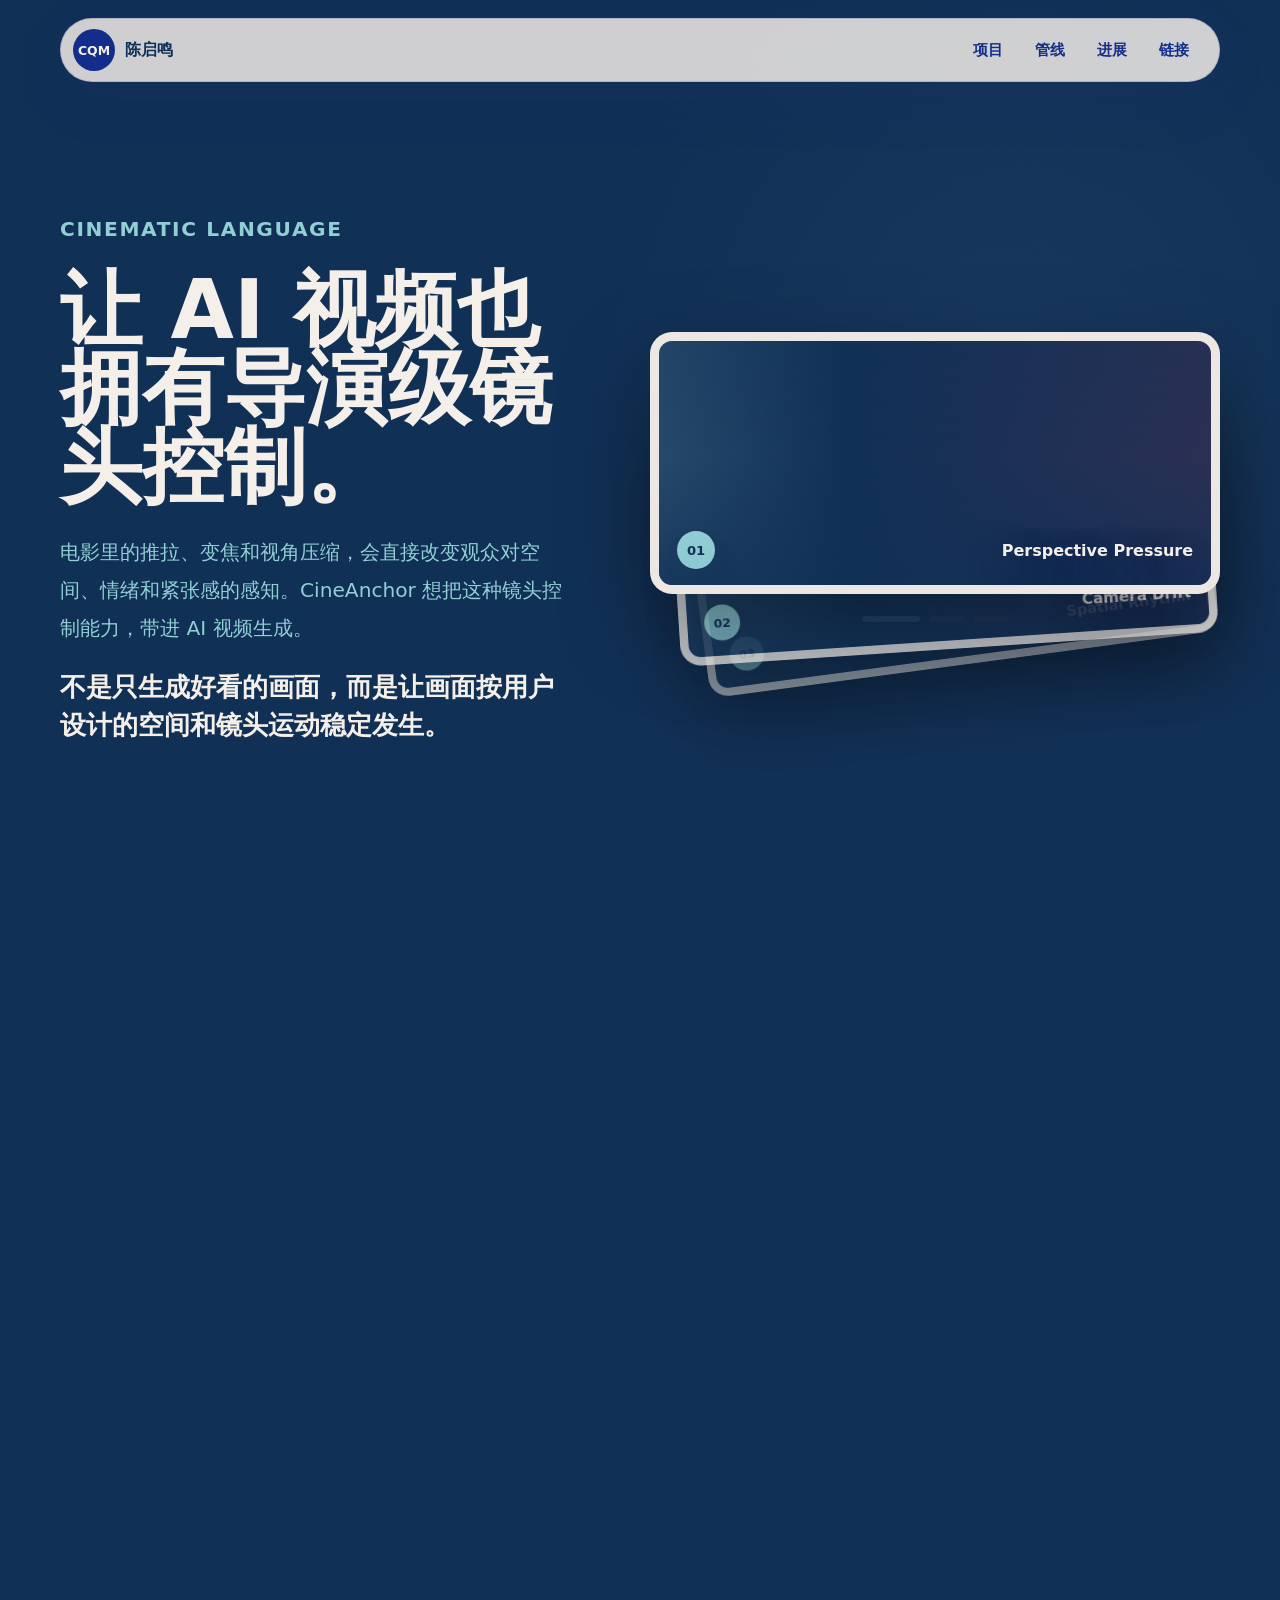
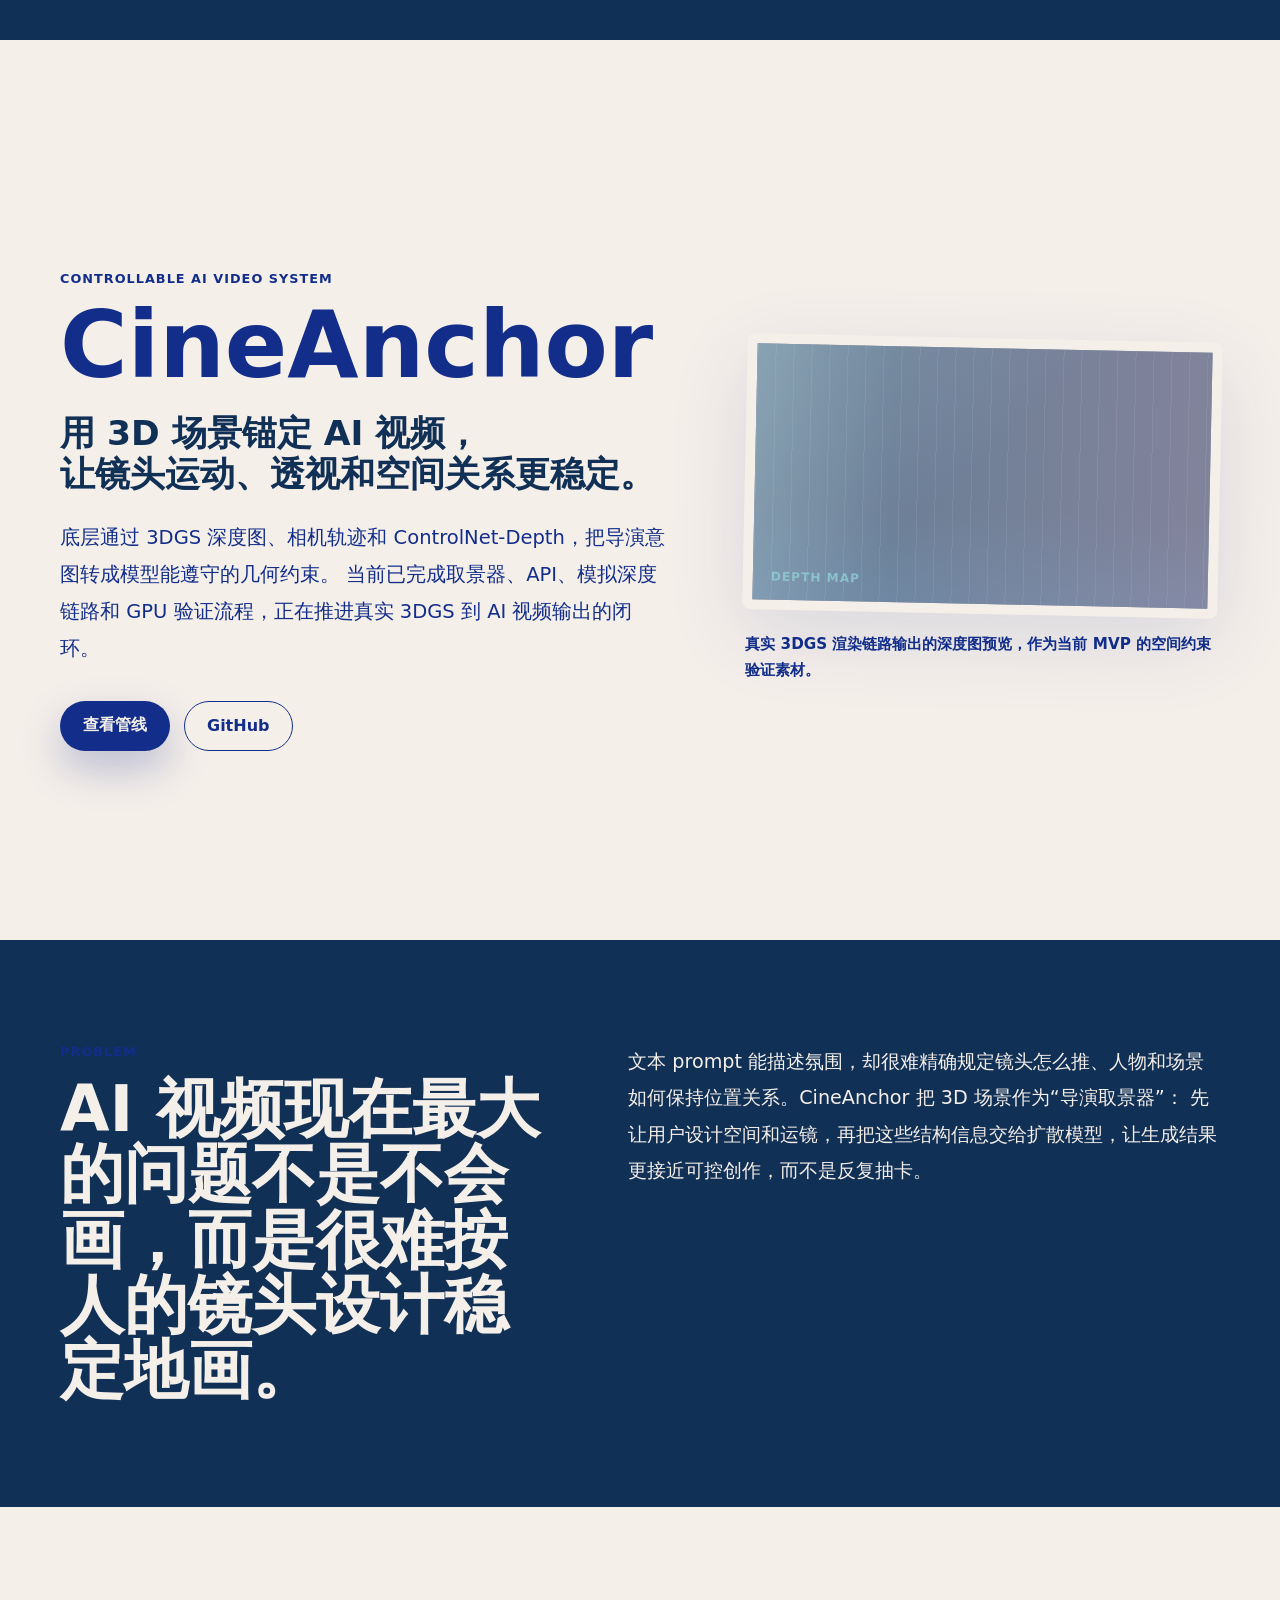
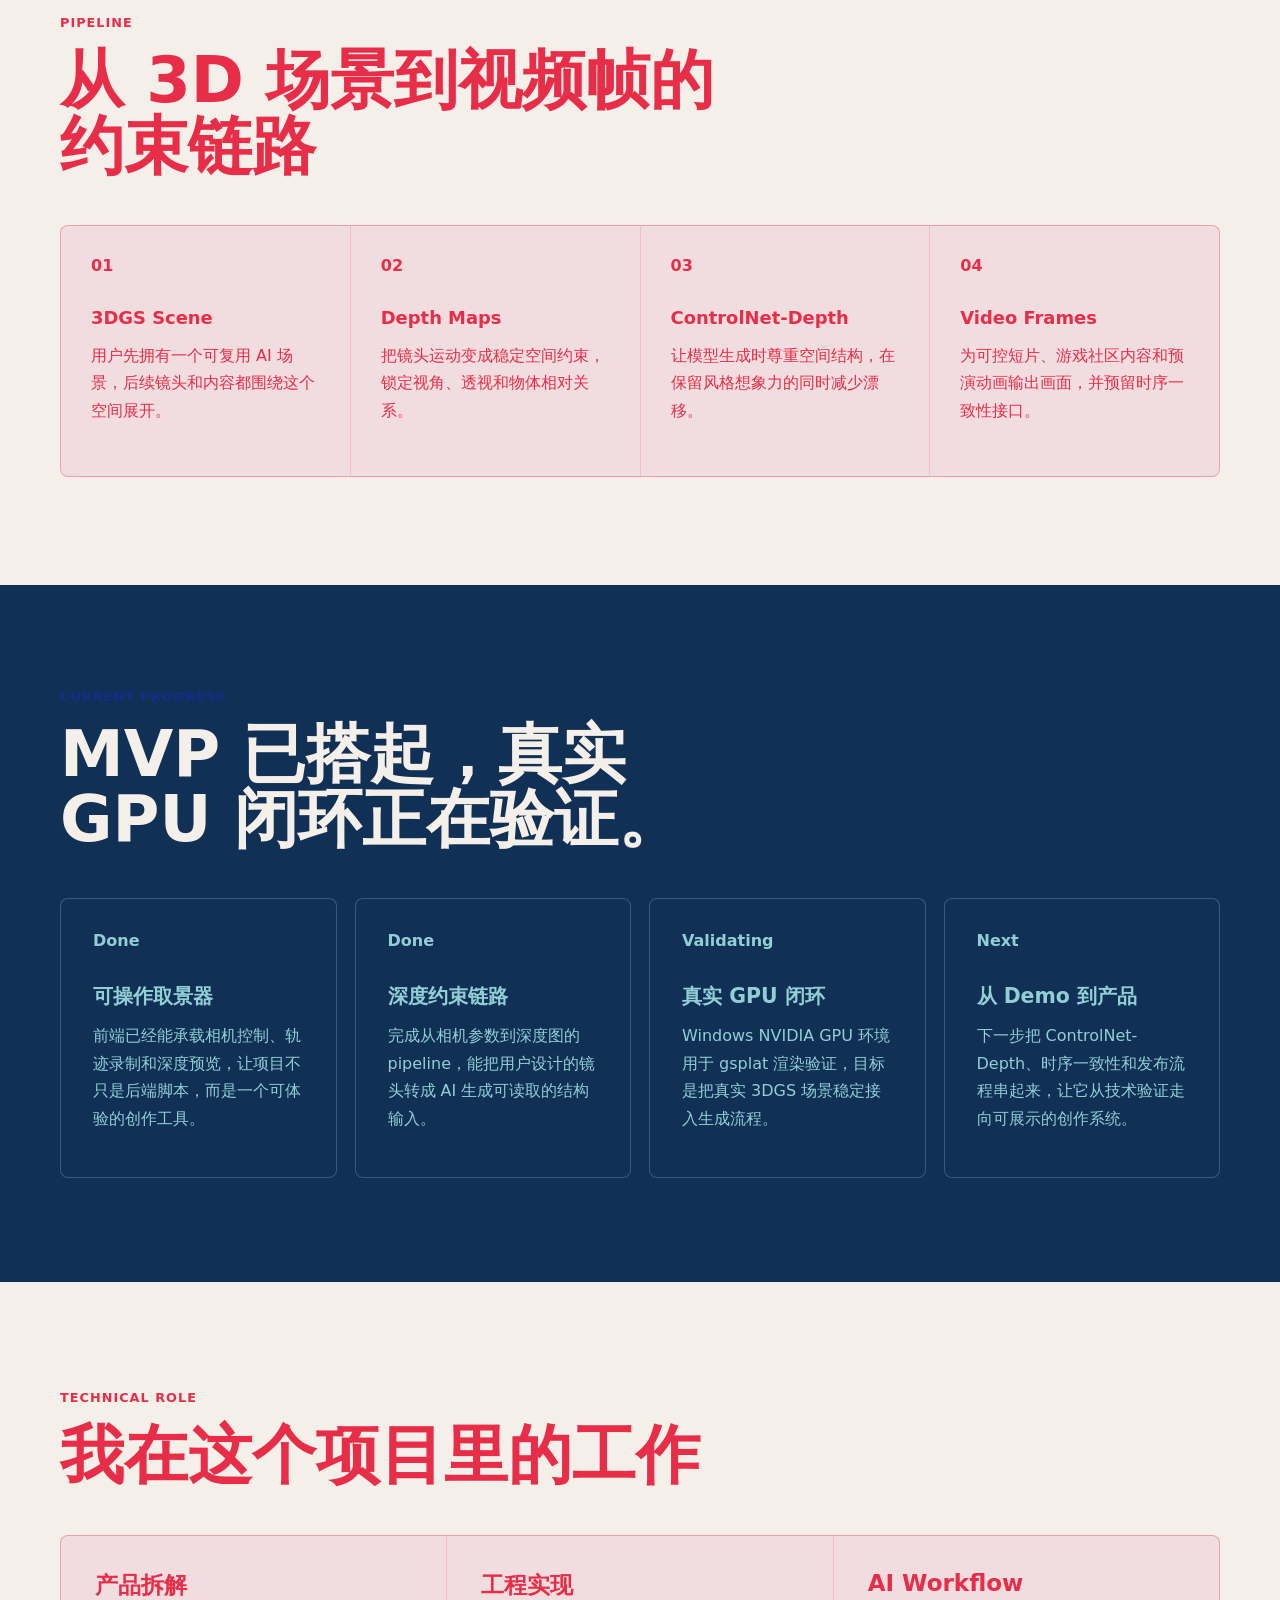
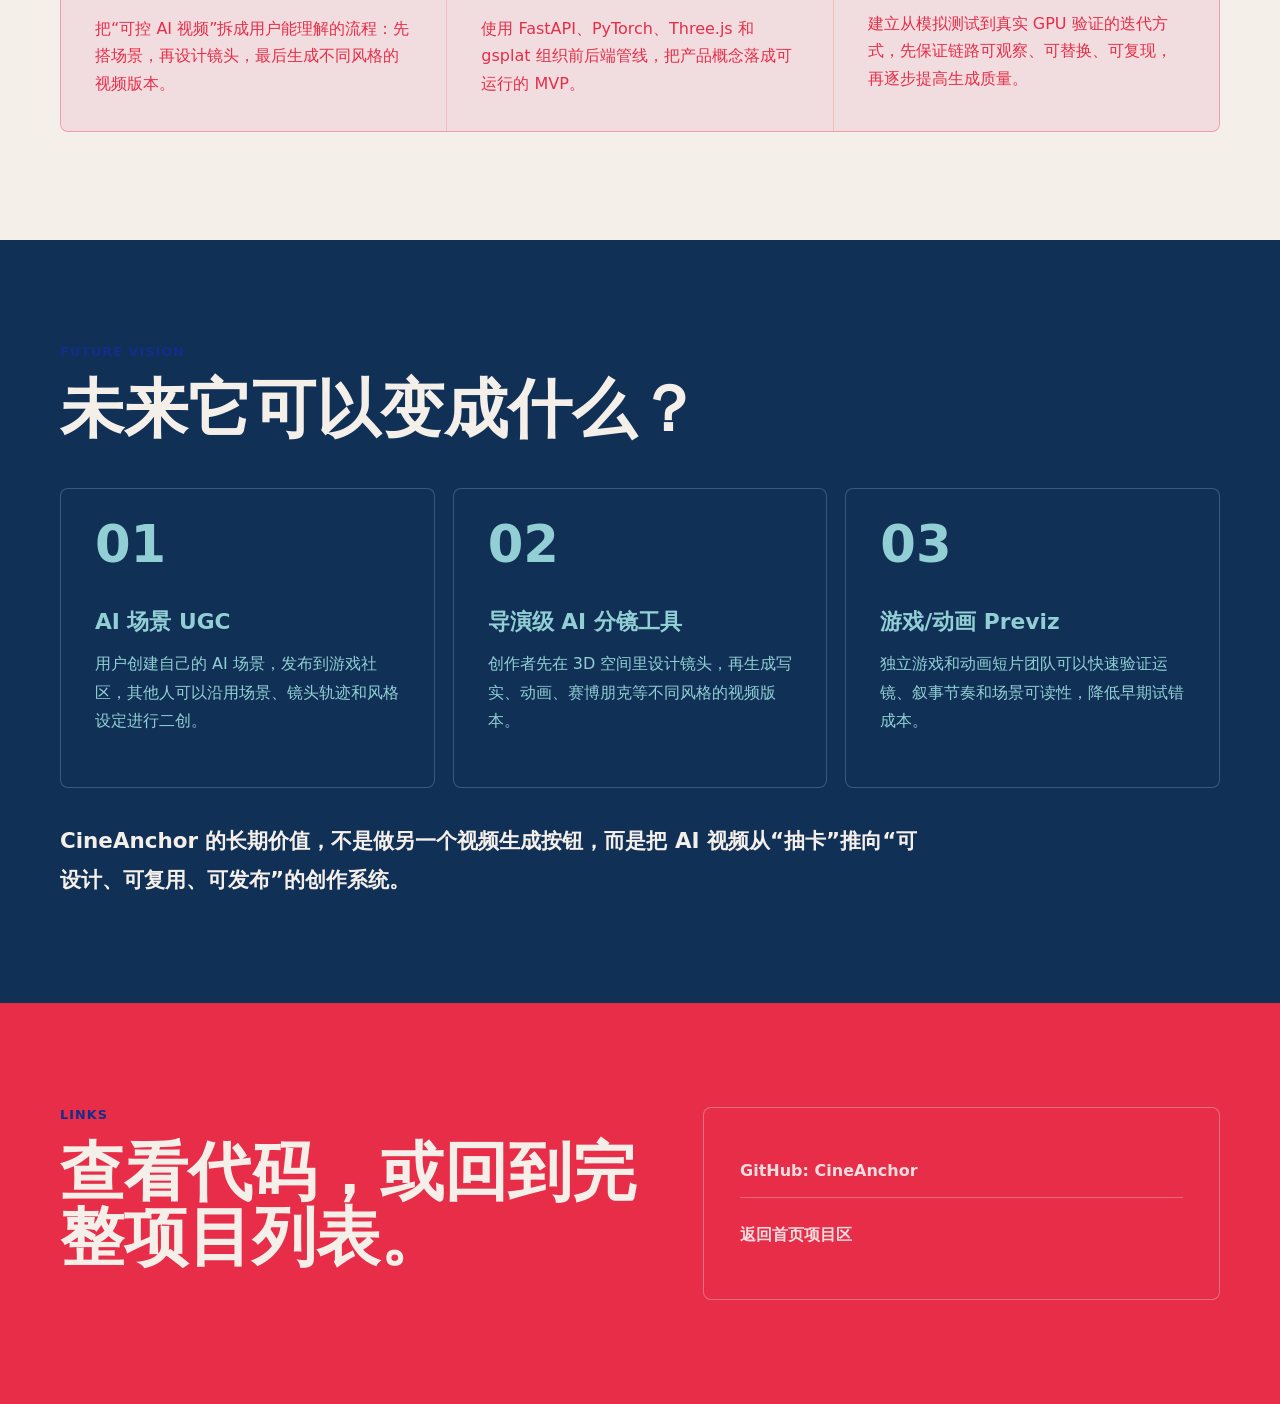
==== cineanchor.html @ 68ba8583 "Update portfolio site with IELTS-Mate showcase" ====
<!doctype html>
<html lang="zh-CN">
  <head>
    <meta charset="UTF-8" />
    <meta name="viewport" content="width=device-width, initial-scale=1.0" />
    <meta
      name="description"
      content="CineAnchor 项目案例：用 3D Gaussian Splatting 作为空间锚点，为 ControlNet-Depth 视频生成提供稳定几何约束。"
    />
    <title>CineAnchor | 陈启鸣项目案例</title>
    <link
      rel="icon"
      href="data:image/svg+xml,%3Csvg xmlns='http://www.w3.org/2000/svg' viewBox='0 0 64 64'%3E%3Crect width='64' height='64' rx='12' fill='%23122E8A'/%3E%3Cpath d='M15 42V22h14v5h-8v10h8v5H15Zm18 0V22h6l5 8 5-8h6v20h-6V32l-4 6h-2l-4-6v10h-6Z' fill='%23F5EFEA'/%3E%3C/svg%3E"
    />
    <link rel="stylesheet" href="./styles.css" />
  </head>
  <body>
    <div class="site-shell cineanchor-page">
      <canvas class="flow-field" id="flowField" aria-hidden="true"></canvas>

      <header class="topbar" data-reveal>
        <a class="brand" href="./index.html#top" aria-label="返回陈启鸣个人网站首页">
          <span class="brand-mark">CQM</span>
          <span class="brand-name">陈启鸣</span>
        </a>
        <nav class="nav" aria-label="案例导航">
          <a href="./index.html#projects">项目</a>
          <a href="#pipeline">管线</a>
          <a href="#progress">进展</a>
          <a href="#links">链接</a>
        </nav>
      </header>

      <main id="top">
        <section class="motion-language-opening" aria-labelledby="motion-opening-title" data-motion-opening>
          <div class="motion-opening-pin">
            <div class="section-wrap motion-opening-grid">
              <div class="motion-opening-copy" data-reveal>
                <p class="eyebrow">Cinematic Language</p>
                <h1 id="motion-opening-title">
                  让 AI 视频也拥有导演级镜头控制。
                </h1>
                <p>
                  电影里的推拉、变焦和视角压缩，会直接改变观众对空间、情绪和紧张感的感知。CineAnchor 想把这种镜头控制能力，带进 AI 视频生成。
                </p>
                <strong>不是只生成好看的画面，而是让画面按用户设计的空间和镜头运动稳定发生。</strong>
              </div>

              <div class="motion-video-stage" data-reveal>
                <div class="motion-video-stack" aria-label="电影镜头语言参考视频">
                  <article class="motion-video-card" data-motion-card style="--card-index: 0">
                    <video src="./cineanchor-motion-joker.mp4" muted autoplay loop playsinline preload="metadata"></video>
                    <div class="motion-card-label">
                      <span>01</span>
                      <strong>Perspective Pressure</strong>
                    </div>
                  </article>
                  <article class="motion-video-card" data-motion-card style="--card-index: 1">
                    <video src="./cineanchor-motion-chunk.mp4" muted autoplay loop playsinline preload="metadata"></video>
                    <div class="motion-card-label">
                      <span>02</span>
                      <strong>Camera Drift</strong>
                    </div>
                  </article>
                  <article class="motion-video-card" data-motion-card style="--card-index: 2">
                    <video src="./cineanchor-motion-gongfu.mp4" muted autoplay loop playsinline preload="metadata"></video>
                    <div class="motion-card-label">
                      <span>03</span>
                      <strong>Spatial Rhythm</strong>
                    </div>
                  </article>
                </div>
                <div class="motion-progress" aria-hidden="true">
                  <span data-motion-dot class="is-active"></span>
                  <span data-motion-dot></span>
                  <span data-motion-dot></span>
                </div>
              </div>
            </div>
          </div>
        </section>

        <section class="case-hero section-wrap" aria-labelledby="case-title">
          <div class="case-hero-copy">
            <p class="eyebrow" data-reveal>Controllable AI Video System</p>
            <h1 id="case-title" data-reveal>
              CineAnchor
              <span>用 3D 场景锚定 AI 视频，让镜头运动、透视和空间关系更稳定。</span>
            </h1>
            <p class="hero-intro" data-reveal>
              底层通过 3DGS 深度图、相机轨迹和 ControlNet-Depth，把导演意图转成模型能遵守的几何约束。
              当前已完成取景器、API、模拟深度链路和 GPU 验证流程，正在推进真实 3DGS 到 AI 视频输出的闭环。
            </p>
            <div class="hero-actions" data-reveal>
              <a class="btn primary magnetic" href="#pipeline">查看管线</a>
              <a class="btn secondary magnetic" href="https://github.com/R0xy-152/CineAnchor">GitHub</a>
            </div>
          </div>

          <figure class="case-media" data-reveal>
            <div class="depth-frame">
              <img src="./cineanchor-depth-preview.png" alt="CineAnchor 真实 3DGS 深度图预览" />
            </div>
            <figcaption>真实 3DGS 渲染链路输出的深度图预览，作为当前 MVP 的空间约束验证素材。</figcaption>
          </figure>
        </section>

        <section class="case-problem" aria-labelledby="problem-title">
          <div class="section-wrap case-two-column">
            <div class="section-heading inverse" data-reveal>
              <p class="eyebrow">Problem</p>
              <h2 id="problem-title">AI 视频现在最大的问题不是不会画，而是很难按人的镜头设计稳定地画。</h2>
            </div>
            <div class="case-copy" data-reveal>
              <p>
                文本 prompt 能描述氛围，却很难精确规定镜头怎么推、人物和场景如何保持位置关系。CineAnchor 把 3D 场景作为“导演取景器”：
                先让用户设计空间和运镜，再把这些结构信息交给扩散模型，让生成结果更接近可控创作，而不是反复抽卡。
              </p>
            </div>
          </div>
        </section>

        <section class="case-pipeline section-wrap" id="pipeline" aria-labelledby="pipeline-title">
          <div class="section-heading" data-reveal>
            <p class="eyebrow">Pipeline</p>
            <h2 id="pipeline-title">从 3D 场景到视频帧的约束链路</h2>
          </div>
          <div class="pipeline-strip" data-reveal>
            <article>
              <span>01</span>
              <strong>3DGS Scene</strong>
              <p>用户先拥有一个可复用 AI 场景，后续镜头和内容都围绕这个空间展开。</p>
            </article>
            <article>
              <span>02</span>
              <strong>Depth Maps</strong>
              <p>把镜头运动变成稳定空间约束，锁定视角、透视和物体相对关系。</p>
            </article>
            <article>
              <span>03</span>
              <strong>ControlNet-Depth</strong>
              <p>让模型生成时尊重空间结构，在保留风格想象力的同时减少漂移。</p>
            </article>
            <article>
              <span>04</span>
              <strong>Video Frames</strong>
              <p>为可控短片、游戏社区内容和预演动画输出画面，并预留时序一致性接口。</p>
            </article>
          </div>
        </section>

        <section class="case-progress" id="progress" aria-labelledby="progress-title">
          <div class="section-wrap">
            <div class="section-heading inverse" data-reveal>
              <p class="eyebrow">Current Progress</p>
              <h2 id="progress-title">MVP 已搭起，真实 GPU 闭环正在验证。</h2>
            </div>
            <div class="progress-grid">
              <article data-reveal>
                <span>Done</span>
                <h3>可操作取景器</h3>
                <p>前端已经能承载相机控制、轨迹录制和深度预览，让项目不只是后端脚本，而是一个可体验的创作工具。</p>
              </article>
              <article data-reveal>
                <span>Done</span>
                <h3>深度约束链路</h3>
                <p>完成从相机参数到深度图的 pipeline，能把用户设计的镜头转成 AI 生成可读取的结构输入。</p>
              </article>
              <article data-reveal>
                <span>Validating</span>
                <h3>真实 GPU 闭环</h3>
                <p>Windows NVIDIA GPU 环境用于 gsplat 渲染验证，目标是把真实 3DGS 场景稳定接入生成流程。</p>
              </article>
              <article data-reveal>
                <span>Next</span>
                <h3>从 Demo 到产品</h3>
                <p>下一步把 ControlNet-Depth、时序一致性和发布流程串起来，让它从技术验证走向可展示的创作系统。</p>
              </article>
            </div>
          </div>
        </section>

        <section class="case-role section-wrap" aria-labelledby="role-title">
          <div class="section-heading" data-reveal>
            <p class="eyebrow">Technical Role</p>
            <h2 id="role-title">我在这个项目里的工作</h2>
          </div>
          <div class="role-list" data-reveal>
            <article>
              <strong>产品拆解</strong>
              <p>把“可控 AI 视频”拆成用户能理解的流程：先搭场景，再设计镜头，最后生成不同风格的视频版本。</p>
            </article>
            <article>
              <strong>工程实现</strong>
              <p>使用 FastAPI、PyTorch、Three.js 和 gsplat 组织前后端管线，把产品概念落成可运行的 MVP。</p>
            </article>
            <article>
              <strong>AI Workflow</strong>
              <p>建立从模拟测试到真实 GPU 验证的迭代方式，先保证链路可观察、可替换、可复现，再逐步提高生成质量。</p>
            </article>
          </div>
        </section>

        <section class="case-future" aria-labelledby="future-title">
          <div class="section-wrap">
            <div class="section-heading inverse" data-reveal>
              <p class="eyebrow">Future Vision</p>
              <h2 id="future-title">未来它可以变成什么？</h2>
            </div>
            <div class="future-grid">
              <article data-reveal>
                <span>01</span>
                <h3>AI 场景 UGC</h3>
                <p>用户创建自己的 AI 场景，发布到游戏社区，其他人可以沿用场景、镜头轨迹和风格设定进行二创。</p>
              </article>
              <article data-reveal>
                <span>02</span>
                <h3>导演级 AI 分镜工具</h3>
                <p>创作者先在 3D 空间里设计镜头，再生成写实、动画、赛博朋克等不同风格的视频版本。</p>
              </article>
              <article data-reveal>
                <span>03</span>
                <h3>游戏/动画 Previz</h3>
                <p>独立游戏和动画短片团队可以快速验证运镜、叙事节奏和场景可读性，降低早期试错成本。</p>
              </article>
            </div>
            <p class="future-closing" data-reveal>
              CineAnchor 的长期价值，不是做另一个视频生成按钮，而是把 AI 视频从“抽卡”推向“可设计、可复用、可发布”的创作系统。
            </p>
          </div>
        </section>

        <section class="case-links" id="links" aria-labelledby="links-title">
          <div class="section-wrap contact-grid">
            <div class="section-heading inverse" data-reveal>
              <p class="eyebrow">Links</p>
              <h2 id="links-title">查看代码，或回到完整项目列表。</h2>
            </div>
            <div class="contact-panel" data-reveal>
              <a href="https://github.com/R0xy-152/CineAnchor">GitHub: CineAnchor</a>
              <a href="./index.html#projects">返回首页项目区</a>
            </div>
          </div>
        </section>
      </main>
    </div>

    <script src="./script.js"></script>
  </body>
</html>
---- styles.css ----
:root {
  --cream: #f5efea;
  --deep-blue: #122e8a;
  --ink-blue: #113056;
  --water-blue: #91cfd5;
  --soft-rose: #f1dddf;
  --red: #e72d48;
  --ink: #122e8a;
  --muted: #122e8a;
  --line: rgba(18, 46, 138, 0.18);
  --shadow: 0 24px 80px rgba(18, 46, 138, 0.12);
  --font-cn: "PingFang SC", "Hiragino Sans GB", "Microsoft YaHei", system-ui, -apple-system, BlinkMacSystemFont, "Segoe UI", sans-serif;
  --font-display: "Avenir Next", "Inter", "PingFang SC", system-ui, -apple-system, BlinkMacSystemFont, "Segoe UI", sans-serif;
}

* {
  box-sizing: border-box;
}

html {
  scroll-behavior: smooth;
  cursor: url("./pointer-64.png") 0 0, url("./pointer.cur"), url("./pointer.ani"), auto;
}

body {
  margin: 0;
  color: var(--deep-blue);
  background: var(--cream);
  font-family: var(--font-cn);
  letter-spacing: 0;
  min-width: 320px;
  overflow-x: clip;
}

body::selection {
  color: var(--soft-rose);
  background: var(--red);
}

a {
  color: inherit;
  text-decoration: none;
  cursor: url("./pointer-64.png") 0 0, url("./pointer.cur"), url("./pointer.ani"), pointer;
}

button,
.btn,
[role="button"] {
  cursor: url("./pointer-64.png") 0 0, url("./pointer.cur"), url("./pointer.ani"), pointer;
}

img {
  display: block;
  max-width: 100%;
}

.site-shell {
  position: relative;
  overflow: visible;
}

.flow-field {
  position: fixed;
  inset: 0;
  z-index: 0;
  width: 100vw;
  height: 100vh;
  pointer-events: none;
  opacity: 0.16;
}

.topbar,
main {
  position: relative;
  z-index: 1;
}

.section-wrap {
  width: min(1160px, calc(100% - 40px));
  margin: 0 auto;
}

.topbar {
  position: fixed;
  z-index: 20;
  top: 18px;
  left: 50%;
  width: min(1160px, calc(100% - 32px));
  transform: translateX(-50%);
  display: flex;
  align-items: center;
  justify-content: space-between;
  gap: 20px;
  padding: 10px 12px;
  border: 1px solid rgba(18, 46, 138, 0.16);
  background: rgba(245, 239, 234, 0.84);
  box-shadow: 0 18px 54px rgba(18, 46, 138, 0.1);
  backdrop-filter: blur(24px);
  border-radius: 999px;
}

.brand {
  display: inline-flex;
  align-items: center;
  gap: 10px;
  min-width: 0;
  font-weight: 800;
}

.brand-mark {
  display: grid;
  place-items: center;
  width: 42px;
  height: 42px;
  color: var(--cream);
  background: var(--deep-blue);
  border-radius: 50%;
  font-family: var(--font-display);
  font-size: 0.78rem;
}

.brand-name {
  color: var(--ink-blue);
  white-space: nowrap;
}

.nav {
  display: flex;
  align-items: center;
  gap: 4px;
  padding-right: 4px;
}

.nav a {
  padding: 9px 14px;
  color: var(--deep-blue);
  border-radius: 999px;
  font-size: 0.93rem;
  font-weight: 700;
  transition: color 220ms ease, background 220ms ease;
}

.nav a:hover {
  color: var(--cream);
  background: var(--deep-blue);
}

.hero {
  min-height: 100svh;
  display: grid;
  grid-template-columns: minmax(0, 1.04fr) minmax(320px, 0.72fr);
  align-items: center;
  gap: clamp(34px, 6vw, 86px);
  padding: 122px 0 74px;
}

.eyebrow {
  margin: 0 0 18px;
  color: var(--deep-blue);
  font-family: var(--font-display);
  font-size: clamp(0.76rem, 1vw, 0.86rem);
  font-weight: 800;
  text-transform: uppercase;
  letter-spacing: 0.08em;
}

h1,
h2,
h3,
p {
  margin-top: 0;
}

h1 {
  margin-bottom: 24px;
  color: var(--deep-blue);
  font-family: var(--font-display);
  font-size: clamp(4rem, 10vw, 9.4rem);
  line-height: 0.82;
  letter-spacing: 0;
}

h1 span {
  display: block;
  max-width: 820px;
  margin-top: 26px;
  color: var(--ink-blue);
  font-family: var(--font-cn);
  font-size: clamp(1.72rem, 3.2vw, 3.25rem);
  line-height: 1.14;
  font-weight: 900;
}

.hero-intro {
  max-width: 720px;
  margin-bottom: 34px;
  color: var(--deep-blue);
  font-size: clamp(1rem, 1.6vw, 1.22rem);
  line-height: 1.9;
}

.hero-actions {
  display: flex;
  flex-wrap: wrap;
  gap: 14px;
}

.btn {
  position: relative;
  display: inline-flex;
  align-items: center;
  justify-content: center;
  min-height: 50px;
  padding: 0 22px;
  border: 1px solid transparent;
  border-radius: 999px;
  font-weight: 800;
  overflow: hidden;
  transition: transform 240ms ease, box-shadow 240ms ease, background 240ms ease;
}

.btn.primary {
  color: var(--cream);
  background: var(--deep-blue);
  box-shadow: 0 18px 40px rgba(18, 46, 138, 0.26);
}

.btn.secondary {
  color: var(--deep-blue);
  background: var(--cream);
  border-color: var(--deep-blue);
}

.btn:hover {
  transform: translateY(-3px);
}

.portrait-stage {
  position: relative;
  align-self: stretch;
  display: flex;
  min-height: 560px;
  align-items: center;
  justify-content: center;
}

.portrait-stage::before {
  content: "";
  position: absolute;
  inset: 9% -3% 11% 12%;
  background: var(--deep-blue);
  clip-path: polygon(9% 0, 100% 8%, 88% 100%, 0 91%);
  opacity: 0.96;
}

.portrait-stage::after {
  content: "";
  position: absolute;
  right: 0;
  bottom: 8%;
  width: 42%;
  height: 18%;
  background: var(--cream);
  clip-path: polygon(0 18%, 100% 0, 82% 82%, 8% 100%);
  mix-blend-mode: multiply;
}

.portrait-frame {
  position: relative;
  z-index: 1;
  width: min(410px, 78vw);
  aspect-ratio: 4 / 5;
  overflow: hidden;
  border: 10px solid var(--cream);
  border-radius: 8px;
  box-shadow: var(--shadow);
  transform: rotate(1.4deg);
}

.portrait-frame img {
  width: 100%;
  height: 100%;
  object-fit: cover;
  object-position: 50% 18%;
  filter: saturate(0.96) contrast(1.03);
  transform: scale(1.03);
}

.signal-strip {
  position: absolute;
  z-index: 2;
  left: 0;
  bottom: 14%;
  display: flex;
  gap: 8px;
  transform: rotate(-4deg);
}

.signal-strip span {
  padding: 9px 12px;
  color: var(--soft-rose);
  background: var(--red);
  border-radius: 999px;
  font-family: var(--font-display);
  font-size: 0.77rem;
  font-weight: 800;
  box-shadow: 0 14px 34px rgba(231, 45, 72, 0.22);
}

.profile-band {
  padding: 96px 0;
  background: var(--deep-blue);
  color: var(--cream);
}

.profile-grid {
  display: grid;
  grid-template-columns: 0.8fr 1.2fr;
  gap: 34px 72px;
}

.section-heading h2 {
  max-width: 680px;
  margin-bottom: 0;
  color: var(--deep-blue);
  font-size: clamp(2rem, 5vw, 4.6rem);
  line-height: 1.02;
  font-weight: 900;
}

.section-heading.inverse h2,
.profile-band .section-heading h2 {
  color: var(--cream);
}

.profile-band .eyebrow {
  color: var(--cream);
}

.education-section .section-heading h2,
.timeline-section .section-heading h2,
.education-section .eyebrow,
.timeline-section .eyebrow {
  color: var(--red);
}

.project-band .section-heading.inverse h2,
.project-band .eyebrow {
  color: var(--water-blue);
}

.skill-section .section-heading h2,
.skill-section .eyebrow {
  color: var(--ink-blue);
}

.contact-band .section-heading.inverse h2,
.contact-band .eyebrow {
  color: var(--soft-rose);
}

.profile-copy p {
  margin-bottom: 0;
  color: var(--cream);
  font-size: clamp(1rem, 1.45vw, 1.2rem);
  line-height: 1.92;
}

.metric-grid {
  grid-column: 1 / -1;
  display: grid;
  grid-template-columns: repeat(3, 1fr);
  gap: 1px;
  overflow: hidden;
  border: 1px solid rgba(245, 239, 234, 0.28);
  border-radius: 8px;
  background: rgba(245, 239, 234, 0.28);
}

.metric-grid article {
  min-height: 170px;
  padding: 24px;
  background: var(--deep-blue);
}

.metric-grid span {
  display: block;
  margin-bottom: 28px;
  color: var(--cream);
  font-family: var(--font-display);
  font-size: clamp(2rem, 4vw, 3.6rem);
  font-weight: 800;
  line-height: 1;
}

.metric-grid strong,
.metric-grid p {
  display: block;
  margin-bottom: 8px;
}

.metric-grid p {
  color: var(--cream);
  line-height: 1.7;
}

.education-section,
.timeline-section {
  padding: 110px 0;
}

.education-section,
.timeline-section {
  color: var(--red);
  background: var(--soft-rose);
  border-radius: 8px;
}

.skill-section {
  width: 100%;
  padding: 110px max(20px, calc((100% - 1160px) / 2));
  color: var(--ink-blue);
  background: var(--water-blue);
}

.education-panel {
  display: grid;
  grid-template-columns: 0.8fr 1.2fr;
  gap: 34px;
  margin-top: 42px;
  padding: clamp(24px, 4vw, 46px);
  border: 1px solid rgba(231, 45, 72, 0.22);
  border-radius: 8px;
  background: var(--soft-rose);
  box-shadow: none;
}

.period {
  margin-bottom: 12px;
  color: inherit;
  font-family: var(--font-display);
  font-size: 0.84rem;
  font-weight: 800;
  text-transform: uppercase;
}

.education-panel h3,
.timeline-content h3,
.project-card h3,
.skill-grid h3 {
  margin-bottom: 10px;
  color: inherit;
  font-size: clamp(1.24rem, 2vw, 1.72rem);
  line-height: 1.24;
}

.education-panel p,
.education-panel li,
.timeline-content li,
.project-card p,
.skill-grid p {
  color: inherit;
  line-height: 1.78;
}

ul {
  margin: 0;
  padding-left: 1.1rem;
}

li + li {
  margin-top: 10px;
}

.timeline {
  position: relative;
  margin-top: 46px;
}

.timeline::before {
  content: "";
  position: absolute;
  top: 12px;
  bottom: 12px;
  left: 21px;
  width: 2px;
  background: var(--red);
}

.timeline-item {
  position: relative;
  display: grid;
  grid-template-columns: 44px minmax(0, 1fr);
  gap: 28px;
}

.timeline-item + .timeline-item {
  margin-top: 26px;
}

.time-node {
  position: relative;
  z-index: 1;
  width: 44px;
  height: 44px;
  border: 11px solid var(--soft-rose);
  border-radius: 50%;
  background: var(--red);
  box-shadow: none;
}

.timeline-content {
  padding: clamp(22px, 4vw, 38px);
  border: 1px solid rgba(231, 45, 72, 0.22);
  border-radius: 8px;
  background: var(--soft-rose);
}

.role {
  margin-bottom: 22px;
  color: var(--red);
  font-weight: 800;
}

.project-band {
  padding: 104px 0;
  color: var(--water-blue);
  background: var(--ink-blue);
}

.project-grid {
  display: grid;
  grid-template-columns: repeat(3, minmax(0, 1fr));
  gap: 18px;
  margin-top: 46px;
}

.project-card {
  position: relative;
  min-height: 420px;
  padding: clamp(24px, 4vw, 42px);
  border: 1px solid rgba(145, 207, 213, 0.28);
  border-radius: 8px;
  background: var(--ink-blue);
  overflow: hidden;
}

.project-card::before {
  content: none;
}

.project-card > * {
  position: relative;
  z-index: 1;
}

.project-card.featured {
  background: var(--ink-blue);
}

.project-index {
  margin-bottom: 54px;
  color: var(--water-blue);
  font-family: var(--font-display);
  font-size: clamp(2.4rem, 6vw, 5.4rem);
  font-weight: 800;
  line-height: 0.8;
}

.project-card h3 {
  color: var(--water-blue);
}

.project-subtitle {
  margin-bottom: 24px;
  color: var(--water-blue);
  font-weight: 800;
}

.project-points {
  display: grid;
  gap: 12px;
}

.project-points p,
.project-card .period {
  color: var(--water-blue);
}

.text-link {
  display: inline-flex;
  margin-top: 30px;
  color: var(--water-blue);
  font-family: var(--font-display);
  font-weight: 800;
}

.project-links {
  display: flex;
  flex-wrap: wrap;
  gap: 10px 18px;
  align-items: center;
}

.project-links .text-link {
  margin-top: 30px;
}

.radar-panel {
  display: grid;
  grid-template-columns: minmax(320px, 0.92fr) minmax(280px, 0.72fr);
  gap: clamp(28px, 5vw, 72px);
  align-items: center;
  margin-top: 46px;
  padding: clamp(22px, 4vw, 46px);
  border: 1px solid rgba(17, 48, 86, 0.24);
  border-radius: 8px;
  background: rgba(245, 239, 234, 0.18);
}

.radar-chart {
  margin: 0;
}

.radar-chart svg {
  display: block;
  width: 100%;
  max-width: 620px;
  margin: 0 auto;
  overflow: visible;
}

.radar-grid polygon,
.radar-grid line {
  fill: none;
  stroke: rgba(17, 48, 86, 0.28);
  stroke-width: 1.3;
}

.radar-area {
  fill: rgba(18, 46, 138, 0.22);
  stroke: none;
  transform-box: fill-box;
  transform-origin: center;
}

.radar-line {
  fill: none;
  stroke: var(--deep-blue);
  stroke-width: 5;
  stroke-linecap: round;
  stroke-linejoin: round;
  stroke-dasharray: 1120;
  stroke-dashoffset: 1120;
}

.radar-dots circle {
  fill: var(--red);
  stroke: var(--soft-rose);
  stroke-width: 4;
  opacity: 0;
  transform-box: fill-box;
  transform-origin: center;
}

.radar-labels text {
  fill: var(--ink-blue);
  font-family: var(--font-display);
  font-size: 22px;
  font-weight: 900;
  letter-spacing: 0;
}

.radar-notes {
  display: grid;
  gap: 1px;
  overflow: hidden;
  border: 1px solid rgba(17, 48, 86, 0.22);
  border-radius: 8px;
  background: rgba(17, 48, 86, 0.22);
}

.radar-notes article {
  display: grid;
  grid-template-columns: 52px minmax(0, 1fr);
  gap: 18px;
  align-items: start;
  padding: 22px;
  color: var(--ink-blue);
  background: var(--water-blue);
}

.radar-notes span {
  color: var(--red);
  font-family: var(--font-display);
  font-weight: 900;
}

.radar-notes p {
  margin-bottom: 0;
  color: inherit;
  line-height: 1.72;
}

.radar-panel.is-visible .radar-area {
  animation: radarBloom 900ms cubic-bezier(0.22, 1, 0.36, 1) forwards;
}

.radar-panel.is-visible .radar-line {
  animation: radarTrace 1300ms 120ms cubic-bezier(0.22, 1, 0.36, 1) forwards;
}

.radar-panel.is-visible .radar-dots circle {
  animation: radarDot 520ms cubic-bezier(0.22, 1, 0.36, 1) forwards;
}

.radar-panel.is-visible .radar-dots circle:nth-child(2) {
  animation-delay: 140ms;
}

.radar-panel.is-visible .radar-dots circle:nth-child(3) {
  animation-delay: 220ms;
}

.radar-panel.is-visible .radar-dots circle:nth-child(4) {
  animation-delay: 300ms;
}

.radar-panel.is-visible .radar-dots circle:nth-child(5) {
  animation-delay: 380ms;
}

.radar-panel.is-visible .radar-dots circle:nth-child(6) {
  animation-delay: 460ms;
}

.video-transition {
  --join-progress: 0;
  position: relative;
  height: 340svh;
  background: var(--ink-blue);
}

.video-pin {
  position: sticky;
  top: 0;
  height: 100svh;
  overflow: hidden;
  background: var(--ink-blue);
  isolation: isolate;
}

.video-pin::after {
  content: "";
  position: absolute;
  inset: 0;
  z-index: 3;
  pointer-events: none;
  background:
    linear-gradient(90deg, rgba(17, 48, 86, 0.34), transparent 22%, transparent 78%, rgba(17, 48, 86, 0.34)),
    linear-gradient(180deg, rgba(17, 48, 86, 0.22), transparent 28%, transparent 72%, rgba(17, 48, 86, 0.26));
  opacity: calc(0.34 + var(--join-progress) * 0.28);
}

.split-panel {
  position: absolute;
  top: 0;
  z-index: 2;
  width: 50vw;
  height: 100%;
  overflow: hidden;
  background: var(--ink-blue);
  will-change: transform;
  transform: translate3d(0, 0, 0);
}

.split-panel-left {
  left: 0;
  transform: translate3d(-100%, 0, 0);
}

.split-panel-right {
  right: 0;
  transform: translate3d(100%, 0, 0);
}

.split-video {
  position: absolute;
  top: 0;
  width: 100vw;
  max-width: none;
  height: 100%;
  object-fit: cover;
  filter: saturate(1.04) contrast(1.04);
}

.split-video-left {
  left: 0;
}

.split-video-right {
  right: 0;
}

.transition-caption {
  position: absolute;
  inset: 0;
  z-index: 4;
  display: grid;
  place-items: center;
  padding: 0 24px;
  pointer-events: none;
  opacity: calc(1 - var(--join-progress));
  transform: translate3d(0, calc(var(--join-progress) * -22px), 0);
  transition: opacity 120ms linear;
}

.transition-caption span {
  max-width: min(980px, 88vw);
  color: rgba(245, 239, 234, 0.86);
  font-family: var(--font-display);
  font-size: clamp(2.4rem, 8vw, 8rem);
  font-weight: 900;
  line-height: 0.92;
  letter-spacing: 0;
  text-align: center;
  text-shadow: 0 24px 84px rgba(17, 48, 86, 0.46);
}

.game-wall-section {
  position: relative;
  min-height: 118svh;
  padding: 110px 0 130px;
  overflow: hidden;
  color: var(--deep-blue);
  background: var(--cream);
}

.game-wall-section::before {
  content: "";
  position: absolute;
  inset: auto -10vw 0;
  height: 38%;
  background: var(--soft-rose);
}

.game-wall-heading {
  position: relative;
  z-index: 2;
  margin-bottom: 18px;
}

.game-wall {
  position: relative;
  z-index: 1;
  display: grid;
  grid-template-columns: repeat(5, minmax(150px, 1fr));
  gap: clamp(14px, 2.2vw, 26px);
  width: min(1420px, 136vw);
  margin: -16px auto 0;
  transform: rotate(-15deg) translate3d(-2vw, 0, 0);
  transform-origin: 50% 50%;
  will-change: transform;
}

.cover-column {
  display: grid;
  gap: clamp(14px, 2.2vw, 26px);
  will-change: transform;
  transform: translate3d(0, 0, 0);
}

.cover-column:nth-child(even) {
  margin-top: clamp(56px, 10vw, 150px);
}

.cover-column img {
  width: 100%;
  aspect-ratio: 3 / 4;
  object-fit: cover;
  border-radius: 8px;
  box-shadow: 0 22px 54px rgba(17, 48, 86, 0.2);
  transform: translateZ(0);
}

.contact-band {
  padding: 104px 0 120px;
  color: var(--soft-rose);
  background: var(--red);
}

.contact-grid {
  display: grid;
  grid-template-columns: 1fr 0.86fr;
  gap: 42px;
  align-items: start;
}

.contact-panel {
  display: grid;
  gap: 10px;
  padding: clamp(22px, 4vw, 36px);
  border: 1px solid rgba(241, 221, 223, 0.36);
  border-radius: 8px;
  background: var(--red);
}

.contact-panel a {
  min-width: 0;
  padding: 17px 0;
  color: var(--soft-rose);
  border-bottom: 1px solid rgba(241, 221, 223, 0.32);
  font-family: var(--font-display);
  font-weight: 800;
  overflow-wrap: anywhere;
  transition: color 220ms ease, transform 220ms ease;
}

.contact-panel a:last-child {
  border-bottom: 0;
}

.contact-panel a:hover {
  color: var(--soft-rose);
  transform: translateX(5px);
}

.case-hero {
  min-height: 100svh;
  display: grid;
  grid-template-columns: minmax(0, 1fr) minmax(320px, 0.78fr);
  align-items: center;
  gap: clamp(34px, 6vw, 86px);
  padding: 126px 0 84px;
}

.motion-language-opening {
  --motion-progress: 0;
  --motion-active: 0;
  position: relative;
  min-height: 360svh;
  color: var(--cream);
  background: var(--ink-blue);
}

.motion-opening-pin {
  position: sticky;
  top: 0;
  min-height: 100svh;
  display: grid;
  align-items: center;
  overflow: hidden;
  padding: 118px 0 64px;
  background:
    linear-gradient(90deg, rgba(17, 48, 86, 0.92), rgba(17, 48, 86, 0.74)),
    radial-gradient(circle at 78% 38%, rgba(145, 207, 213, 0.22), transparent 36%),
    var(--ink-blue);
}

.motion-opening-grid {
  display: grid;
  grid-template-columns: minmax(0, 0.9fr) minmax(320px, 1fr);
  gap: clamp(34px, 6vw, 86px);
  align-items: center;
}

.motion-opening-copy {
  max-width: 600px;
}

.motion-opening-copy .eyebrow {
  color: var(--water-blue);
}

.motion-opening-copy h1 {
  margin-bottom: 26px;
  color: var(--cream);
  font-size: clamp(2.7rem, 6.4vw, 6.3rem);
  line-height: 0.96;
}

.motion-opening-copy p {
  margin-bottom: 22px;
  color: var(--water-blue);
  font-size: clamp(1.04rem, 1.6vw, 1.26rem);
  line-height: 1.9;
}

.motion-opening-copy strong {
  display: block;
  color: var(--cream);
  font-size: clamp(1.2rem, 2vw, 1.7rem);
  line-height: 1.45;
}

.motion-video-stage {
  display: grid;
  justify-items: center;
  gap: 22px;
  min-width: 0;
}

.motion-video-stack {
  position: relative;
  width: min(720px, 100%);
  aspect-ratio: 2.174 / 1;
  perspective: 1400px;
}

.motion-video-card {
  --card-x: 0px;
  --card-y: 0px;
  --card-scale: 1;
  --card-rotate: 0deg;
  --card-opacity: 1;
  position: absolute;
  inset: 0;
  overflow: hidden;
  border: 9px solid rgba(245, 239, 234, 0.96);
  border-radius: 22px;
  background: var(--ink-blue);
  box-shadow: 0 34px 90px rgba(0, 0, 0, 0.34);
  opacity: var(--card-opacity);
  transform:
    translate3d(var(--card-x), var(--card-y), 0)
    rotate(var(--card-rotate))
    scale(var(--card-scale));
  transform-origin: 50% 80%;
  transition: box-shadow 180ms ease;
  will-change: transform, opacity;
}

.motion-video-card:nth-child(1) {
  z-index: 3;
}

.motion-video-card:nth-child(2) {
  z-index: 2;
}

.motion-video-card:nth-child(3) {
  z-index: 1;
}

.motion-video-card::after {
  content: "";
  position: absolute;
  inset: 0;
  pointer-events: none;
  background:
    linear-gradient(180deg, rgba(17, 48, 86, 0.18), transparent 48%, rgba(17, 48, 86, 0.62)),
    linear-gradient(90deg, rgba(145, 207, 213, 0.16), transparent 34%, rgba(231, 45, 72, 0.12));
}

.motion-video-card video {
  width: 100%;
  height: 100%;
  object-fit: cover;
  filter: saturate(1.05) contrast(1.04);
}

.motion-card-label {
  position: absolute;
  z-index: 2;
  left: 18px;
  right: 18px;
  bottom: 16px;
  display: flex;
  align-items: center;
  justify-content: space-between;
  gap: 14px;
  color: var(--cream);
  font-family: var(--font-display);
  font-weight: 900;
  text-shadow: 0 14px 34px rgba(17, 48, 86, 0.6);
}

.motion-card-label span {
  display: grid;
  place-items: center;
  width: 38px;
  height: 38px;
  border-radius: 50%;
  color: var(--ink-blue);
  background: var(--water-blue);
  font-size: 0.82rem;
}

.motion-card-label strong {
  min-width: 0;
  overflow-wrap: anywhere;
}

.motion-progress {
  display: flex;
  gap: 10px;
  align-items: center;
  justify-content: center;
}

.motion-progress span {
  width: 34px;
  height: 6px;
  border-radius: 999px;
  background: rgba(245, 239, 234, 0.24);
  transition: width 220ms ease, background 220ms ease;
}

.motion-progress span.is-active {
  width: 58px;
  background: var(--water-blue);
}

.case-hero-copy h1 {
  font-size: clamp(3rem, 7.2vw, 6rem);
  line-height: 0.9;
  word-break: keep-all;
}

.case-hero-copy h1 span {
  max-width: 620px;
  font-size: clamp(1.48rem, 2.7vw, 2.5rem);
  line-height: 1.18;
}

.case-hero-copy .hero-intro {
  max-width: 620px;
}

.case-media {
  margin: 0;
  color: var(--deep-blue);
}

.depth-frame {
  position: relative;
  overflow: hidden;
  border: 10px solid var(--cream);
  border-radius: 8px;
  background:
    linear-gradient(135deg, rgba(145, 207, 213, 0.2), transparent 48%),
    repeating-linear-gradient(90deg, rgba(245, 239, 234, 0.08) 0 1px, transparent 1px 18px),
    var(--ink-blue);
  box-shadow: var(--shadow);
  transform: rotate(1.2deg);
}

.depth-frame::before {
  content: "";
  position: absolute;
  inset: 0;
  z-index: 1;
  pointer-events: none;
  background:
    linear-gradient(90deg, rgba(145, 207, 213, 0.18), transparent 30%, rgba(231, 45, 72, 0.16)),
    linear-gradient(180deg, transparent 64%, rgba(17, 48, 86, 0.34));
  mix-blend-mode: screen;
}

.depth-frame::after {
  content: "DEPTH MAP";
  position: absolute;
  left: 18px;
  bottom: 16px;
  z-index: 2;
  color: rgba(145, 207, 213, 0.78);
  font-family: var(--font-display);
  font-size: 0.76rem;
  font-weight: 900;
  letter-spacing: 0.08em;
}

.depth-frame img {
  width: 100%;
  aspect-ratio: 16 / 9;
  object-fit: cover;
  image-rendering: pixelated;
  opacity: 0.38;
  filter: contrast(1.18) saturate(1.08);
  mix-blend-mode: screen;
  transform: scale(1.02);
}

.case-media figcaption {
  margin-top: 18px;
  color: var(--deep-blue);
  font-size: 0.95rem;
  font-weight: 800;
  line-height: 1.7;
}

.case-problem,
.case-progress,
.case-future,
.case-links {
  padding: 104px 0;
  color: var(--cream);
  background: var(--ink-blue);
}

.case-two-column {
  display: grid;
  grid-template-columns: 0.92fr 1.08fr;
  gap: clamp(30px, 5vw, 72px);
  align-items: start;
}

.case-copy p {
  margin-bottom: 0;
  color: var(--cream);
  font-size: clamp(1.06rem, 1.5vw, 1.26rem);
  line-height: 1.9;
}

.case-pipeline,
.case-role {
  padding: 108px 0;
}

.case-pipeline .section-heading h2,
.case-pipeline .eyebrow,
.case-role .section-heading h2,
.case-role .eyebrow {
  color: var(--red);
}

.pipeline-strip {
  display: grid;
  grid-template-columns: repeat(4, minmax(0, 1fr));
  gap: 1px;
  overflow: hidden;
  margin-top: 46px;
  border: 1px solid rgba(231, 45, 72, 0.24);
  border-radius: 8px;
  background: rgba(231, 45, 72, 0.24);
}

.pipeline-strip article {
  min-height: 250px;
  padding: clamp(20px, 3vw, 30px);
  color: var(--red);
  background: var(--soft-rose);
}

.pipeline-strip span,
.progress-grid span {
  display: block;
  margin-bottom: 32px;
  font-family: var(--font-display);
  font-weight: 900;
}

.pipeline-strip strong {
  display: block;
  margin-bottom: 14px;
  color: inherit;
  font-family: var(--font-display);
  font-size: clamp(1.05rem, 1.4vw, 1.28rem);
  overflow-wrap: anywhere;
}

.pipeline-strip p,
.progress-grid p,
.role-list p {
  margin-bottom: 0;
  color: inherit;
  line-height: 1.72;
}

.progress-grid {
  display: grid;
  grid-template-columns: repeat(4, minmax(0, 1fr));
  gap: 18px;
  margin-top: 46px;
}

.progress-grid article {
  min-height: 280px;
  padding: clamp(22px, 3vw, 32px);
  border: 1px solid rgba(145, 207, 213, 0.28);
  border-radius: 8px;
  color: var(--water-blue);
  background: var(--ink-blue);
}

.progress-grid h3 {
  margin-bottom: 12px;
  color: var(--water-blue);
  font-size: clamp(1.14rem, 1.6vw, 1.44rem);
}

.role-list {
  display: grid;
  grid-template-columns: repeat(3, minmax(0, 1fr));
  gap: 1px;
  overflow: hidden;
  margin-top: 46px;
  border: 1px solid rgba(231, 45, 72, 0.24);
  border-radius: 8px;
  background: rgba(231, 45, 72, 0.24);
}

.role-list article {
  padding: clamp(22px, 4vw, 34px);
  color: var(--red);
  background: var(--soft-rose);
}

.role-list strong {
  display: block;
  margin-bottom: 14px;
  color: inherit;
  font-size: clamp(1.16rem, 1.8vw, 1.46rem);
}

.case-links {
  background: var(--red);
}

.case-future {
  background: var(--ink-blue);
}

.future-grid {
  display: grid;
  grid-template-columns: repeat(3, minmax(0, 1fr));
  gap: 18px;
  margin-top: 46px;
}

.future-grid article {
  min-height: 300px;
  padding: clamp(22px, 3vw, 34px);
  border: 1px solid rgba(145, 207, 213, 0.28);
  border-radius: 8px;
  color: var(--water-blue);
  background: var(--ink-blue);
}

.future-grid span {
  display: block;
  margin-bottom: 42px;
  color: var(--water-blue);
  font-family: var(--font-display);
  font-size: clamp(2rem, 4vw, 4.4rem);
  font-weight: 900;
  line-height: 0.82;
}

.future-grid h3 {
  margin-bottom: 14px;
  color: var(--water-blue);
  font-size: clamp(1.2rem, 1.7vw, 1.5rem);
}

.future-grid p,
.future-closing {
  color: inherit;
  line-height: 1.78;
}

.future-closing {
  max-width: 860px;
  margin: 34px 0 0;
  color: var(--cream);
  font-size: clamp(1.08rem, 1.7vw, 1.34rem);
  font-weight: 800;
}

.reveal-ready [data-reveal] {
  opacity: 0;
  transform: translateY(28px);
  transition: opacity 800ms cubic-bezier(0.22, 1, 0.36, 1), transform 800ms cubic-bezier(0.22, 1, 0.36, 1);
  transition-delay: var(--delay, 0ms);
}

.reveal-ready [data-reveal].is-visible {
  opacity: 1;
  transform: translateY(0);
}

.reveal-ready .topbar[data-reveal] {
  transform: translateX(-50%) translateY(18px);
}

.reveal-ready .topbar[data-reveal].is-visible {
  transform: translateX(-50%) translateY(0);
}

@keyframes radarTrace {
  to {
    stroke-dashoffset: 0;
  }
}

@keyframes radarBloom {
  from {
    opacity: 0;
    transform: scale(0.72);
  }

  to {
    opacity: 1;
    transform: scale(1);
  }
}

@keyframes radarDot {
  from {
    opacity: 0;
    transform: scale(0.28);
  }

  to {
    opacity: 1;
    transform: scale(1);
  }
}

@media (max-width: 980px) {
  .hero,
  .motion-opening-grid,
  .case-hero,
  .profile-grid,
  .education-panel,
  .case-two-column,
  .project-grid,
  .progress-grid,
  .role-list,
  .future-grid,
  .contact-grid {
    grid-template-columns: 1fr;
  }

  .hero {
    padding-top: 118px;
  }

  .case-hero {
    padding-top: 118px;
    min-height: auto;
  }

  .motion-language-opening {
    min-height: 330svh;
  }

  .motion-opening-grid {
    gap: 28px;
  }

  .motion-opening-copy {
    max-width: 760px;
  }

  .motion-video-stack {
    width: min(760px, 100%);
  }

  .portrait-stage {
    min-height: 480px;
    align-self: auto;
  }

  .metric-grid {
    grid-template-columns: repeat(2, 1fr);
  }

  .radar-panel {
    grid-template-columns: 1fr;
  }

  .pipeline-strip {
    grid-template-columns: repeat(2, minmax(0, 1fr));
  }

  .game-wall {
    grid-template-columns: repeat(5, minmax(132px, 1fr));
    width: 154vw;
    margin-left: -27vw;
  }
}

@media (max-width: 720px) {
  .section-wrap {
    width: min(100% - 28px, 1160px);
  }

  .topbar {
    top: 10px;
    width: calc(100% - 20px);
    border-radius: 22px;
  }

  .brand-mark {
    width: 38px;
    height: 38px;
  }

  .nav {
    gap: 0;
  }

  .nav a {
    padding: 8px 7px;
    font-size: 0.78rem;
  }

  h1 {
    font-size: clamp(3.2rem, 18vw, 5.6rem);
  }

  h1 span {
    font-size: clamp(1.5rem, 8vw, 2.4rem);
  }

  .hero {
    gap: 24px;
    padding-bottom: 48px;
  }

  .hero-actions {
    width: 100%;
  }

  .motion-opening-pin {
    padding: 104px 0 46px;
  }

  .motion-opening-copy h1 {
    font-size: clamp(2.15rem, 9.4vw, 3.2rem);
  }

  .motion-video-stack {
    width: min(92vw, 560px);
  }

  .motion-video-card {
    border-width: 7px;
    border-radius: 16px;
  }

  .motion-card-label {
    left: 12px;
    right: 12px;
    bottom: 11px;
    font-size: 0.78rem;
  }

  .motion-card-label span {
    width: 32px;
    height: 32px;
  }

  .btn {
    flex: 1 1 170px;
  }

  .portrait-stage {
    min-height: 430px;
  }

  .portrait-stage::before {
    inset: 6% 0 11% 4%;
  }

  .portrait-frame {
    width: min(330px, 82vw);
  }

  .signal-strip {
    left: 3%;
    bottom: 7%;
    flex-wrap: wrap;
    max-width: 300px;
  }

  .profile-band,
  .project-band,
  .case-problem,
  .case-progress,
  .case-future,
  .case-links,
  .contact-band {
    padding: 78px 0;
  }

  .education-section,
  .timeline-section,
  .case-pipeline,
  .case-role,
  .skill-section {
    padding: 82px 0;
  }

  .video-transition {
    height: 280svh;
  }

  .transition-caption span {
    font-size: clamp(2.2rem, 14vw, 4.8rem);
  }

  .game-wall-section {
    min-height: 104svh;
    padding: 82px 0 92px;
  }

  .game-wall {
    grid-template-columns: repeat(5, minmax(104px, 1fr));
    gap: 12px;
    width: 182vw;
    margin-top: 20px;
    margin-left: -48vw;
  }

  .cover-column {
    gap: 12px;
  }

  .metric-grid {
    grid-template-columns: 1fr;
  }

  .pipeline-strip {
    grid-template-columns: 1fr;
  }

  .pipeline-strip article,
  .progress-grid article,
  .future-grid article {
    min-height: auto;
  }

  .timeline-item {
    gap: 14px;
  }

  .timeline::before {
    left: 19px;
  }

  .time-node {
    width: 40px;
    height: 40px;
  }

  .project-card {
    min-height: auto;
  }
}

@media (prefers-reduced-motion: reduce) {
  *,
  *::before,
  *::after {
    scroll-behavior: auto !important;
    transition-duration: 1ms !important;
    animation-duration: 1ms !important;
    animation-iteration-count: 1 !important;
  }

  .flow-field {
    display: none;
  }

  .motion-language-opening {
    min-height: auto;
  }

  .motion-opening-pin {
    position: relative;
    min-height: auto;
  }

  .motion-video-card {
    position: absolute;
    opacity: 0;
    transform: none !important;
  }

  .motion-video-card:first-child {
    opacity: 1;
  }

  .motion-progress {
    display: none;
  }

  .video-transition {
    height: auto;
  }

  .video-pin {
    position: relative;
    height: 100svh;
  }

  .split-panel-left,
  .split-panel-right {
    transform: translate3d(0, 0, 0);
  }

  .transition-caption {
    opacity: 0;
  }
}
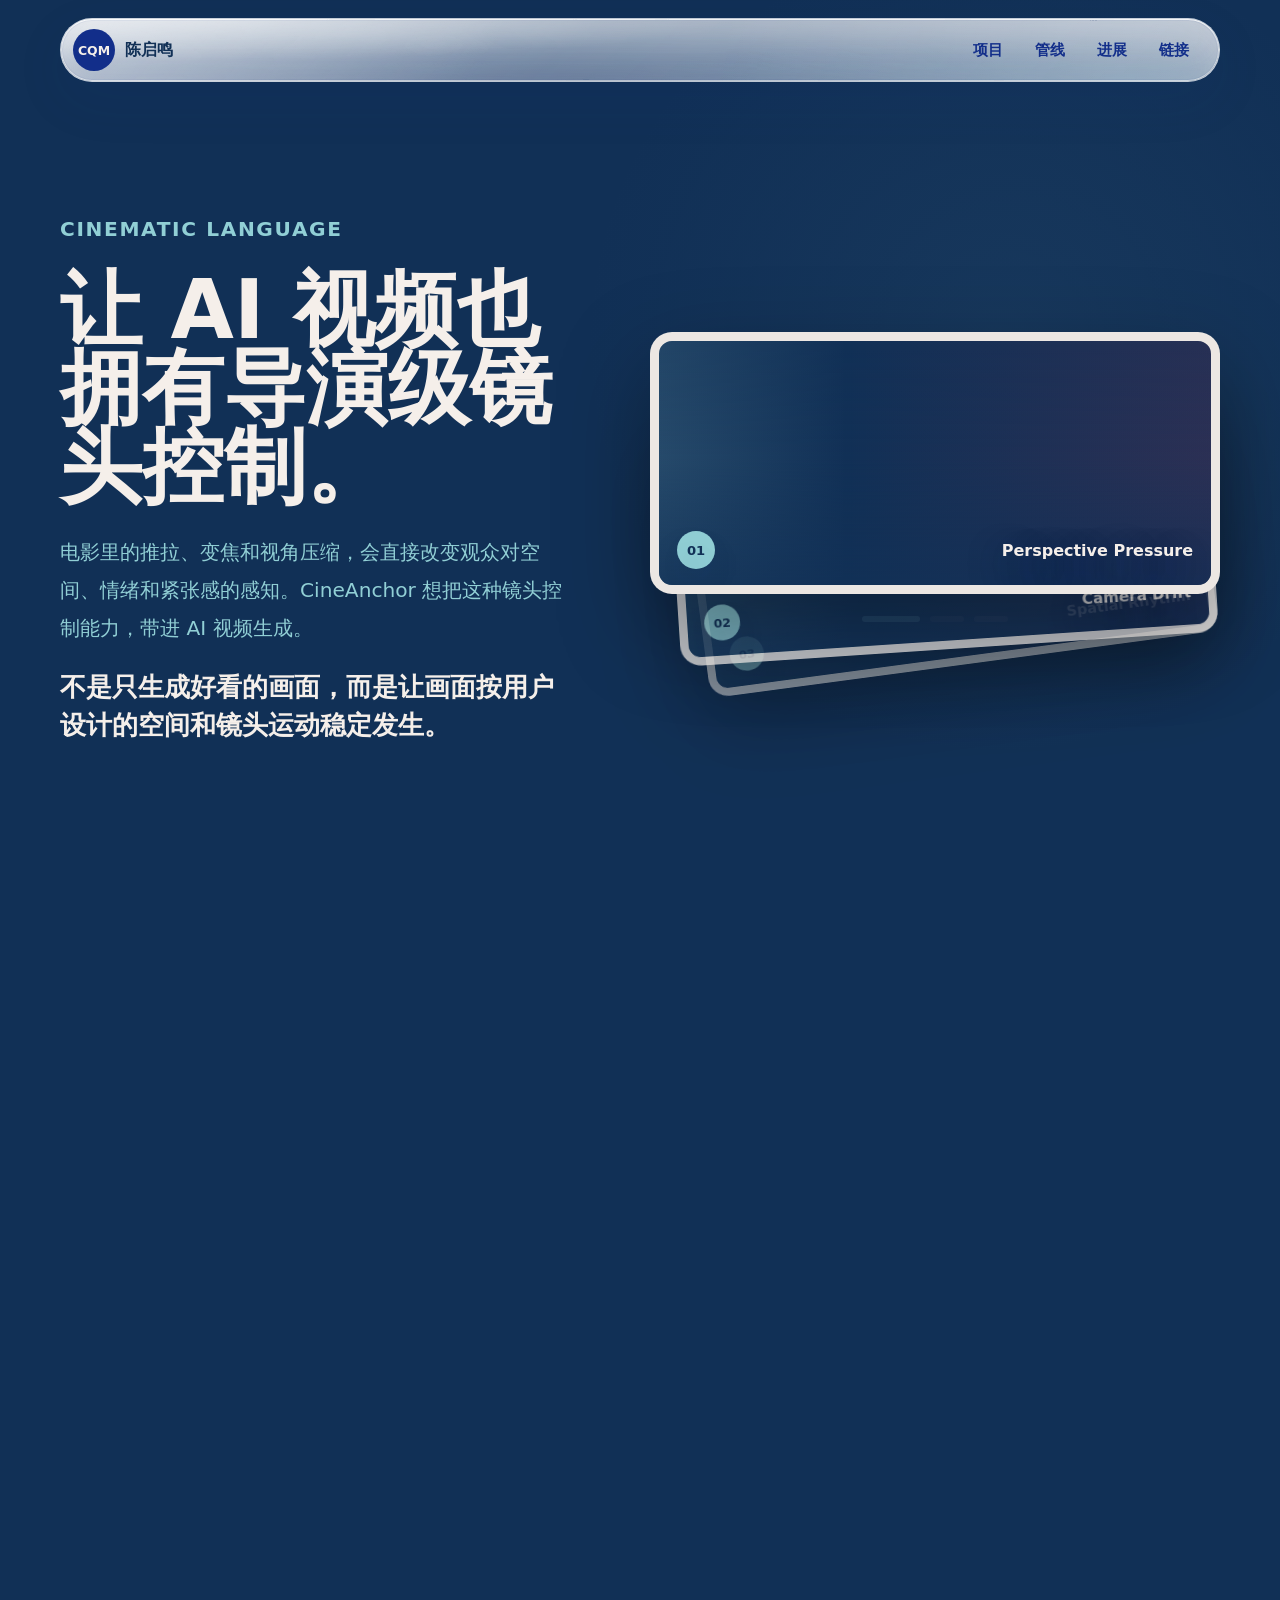
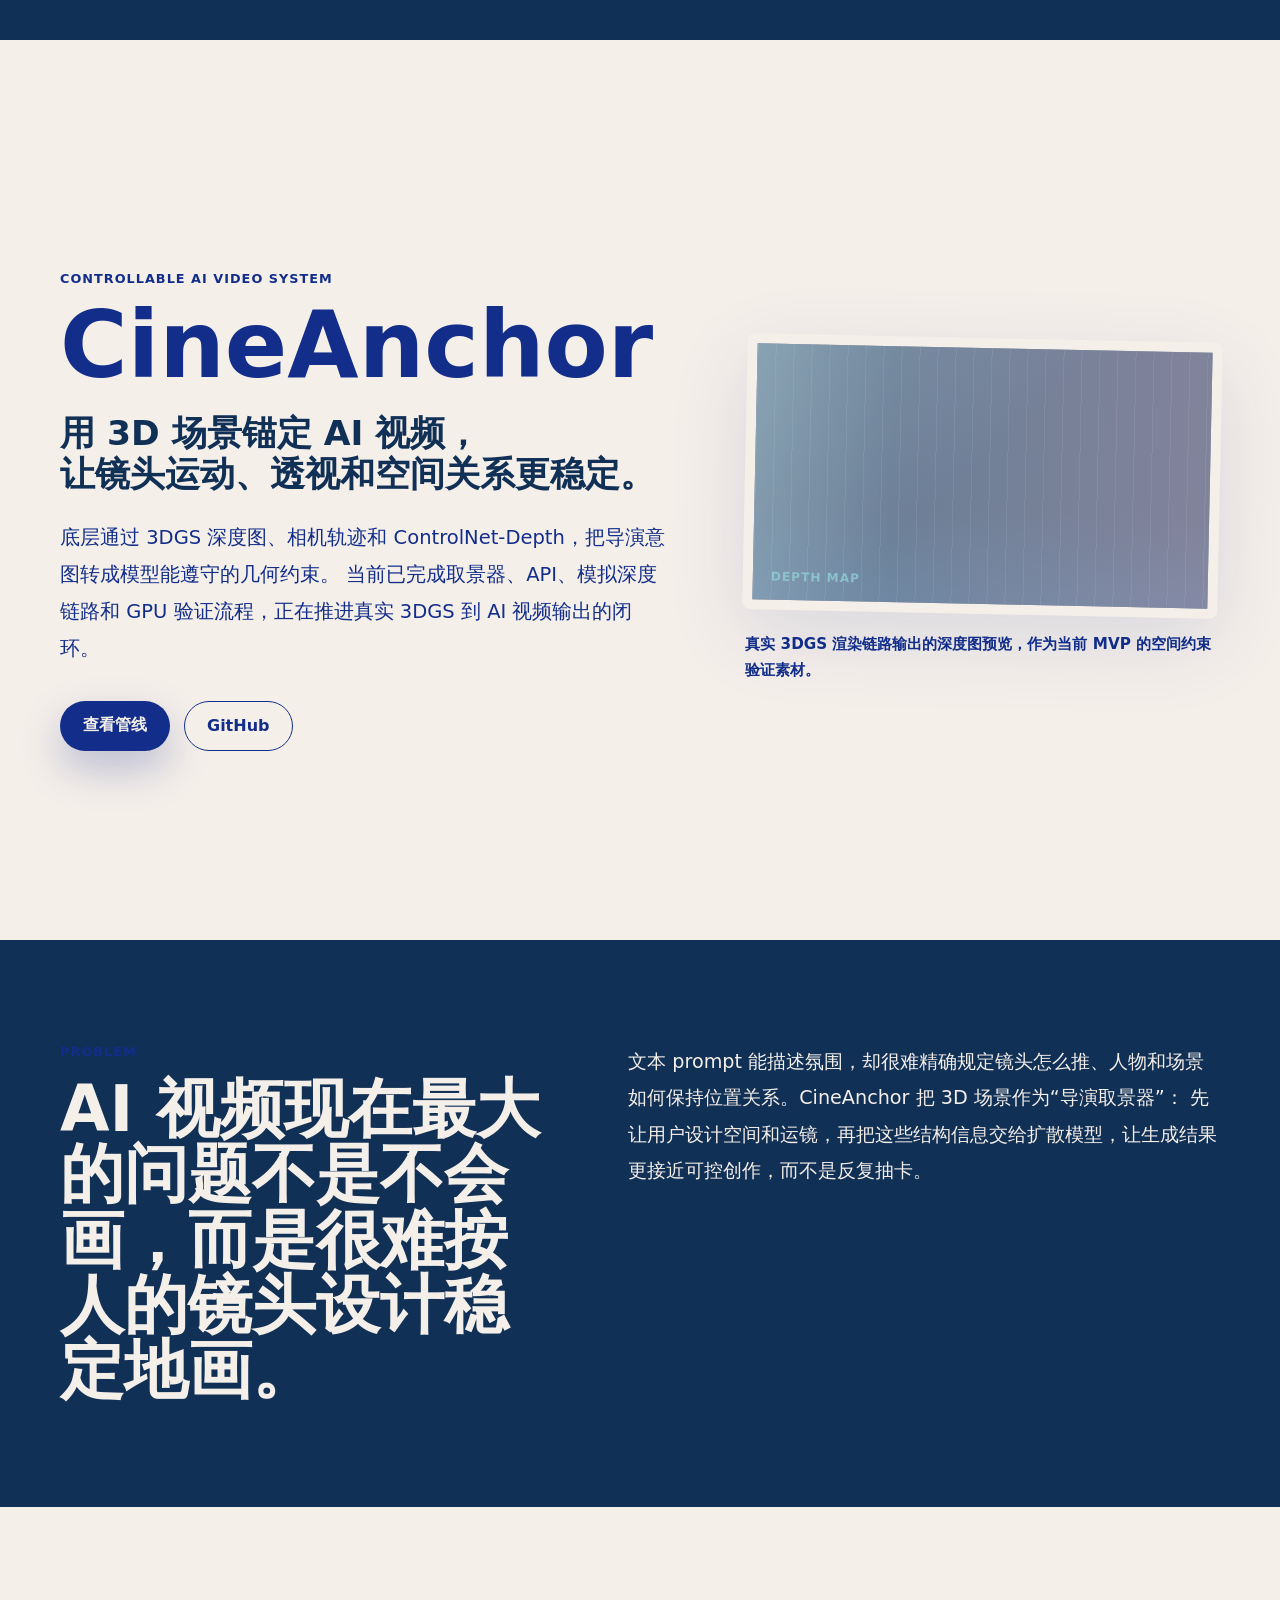
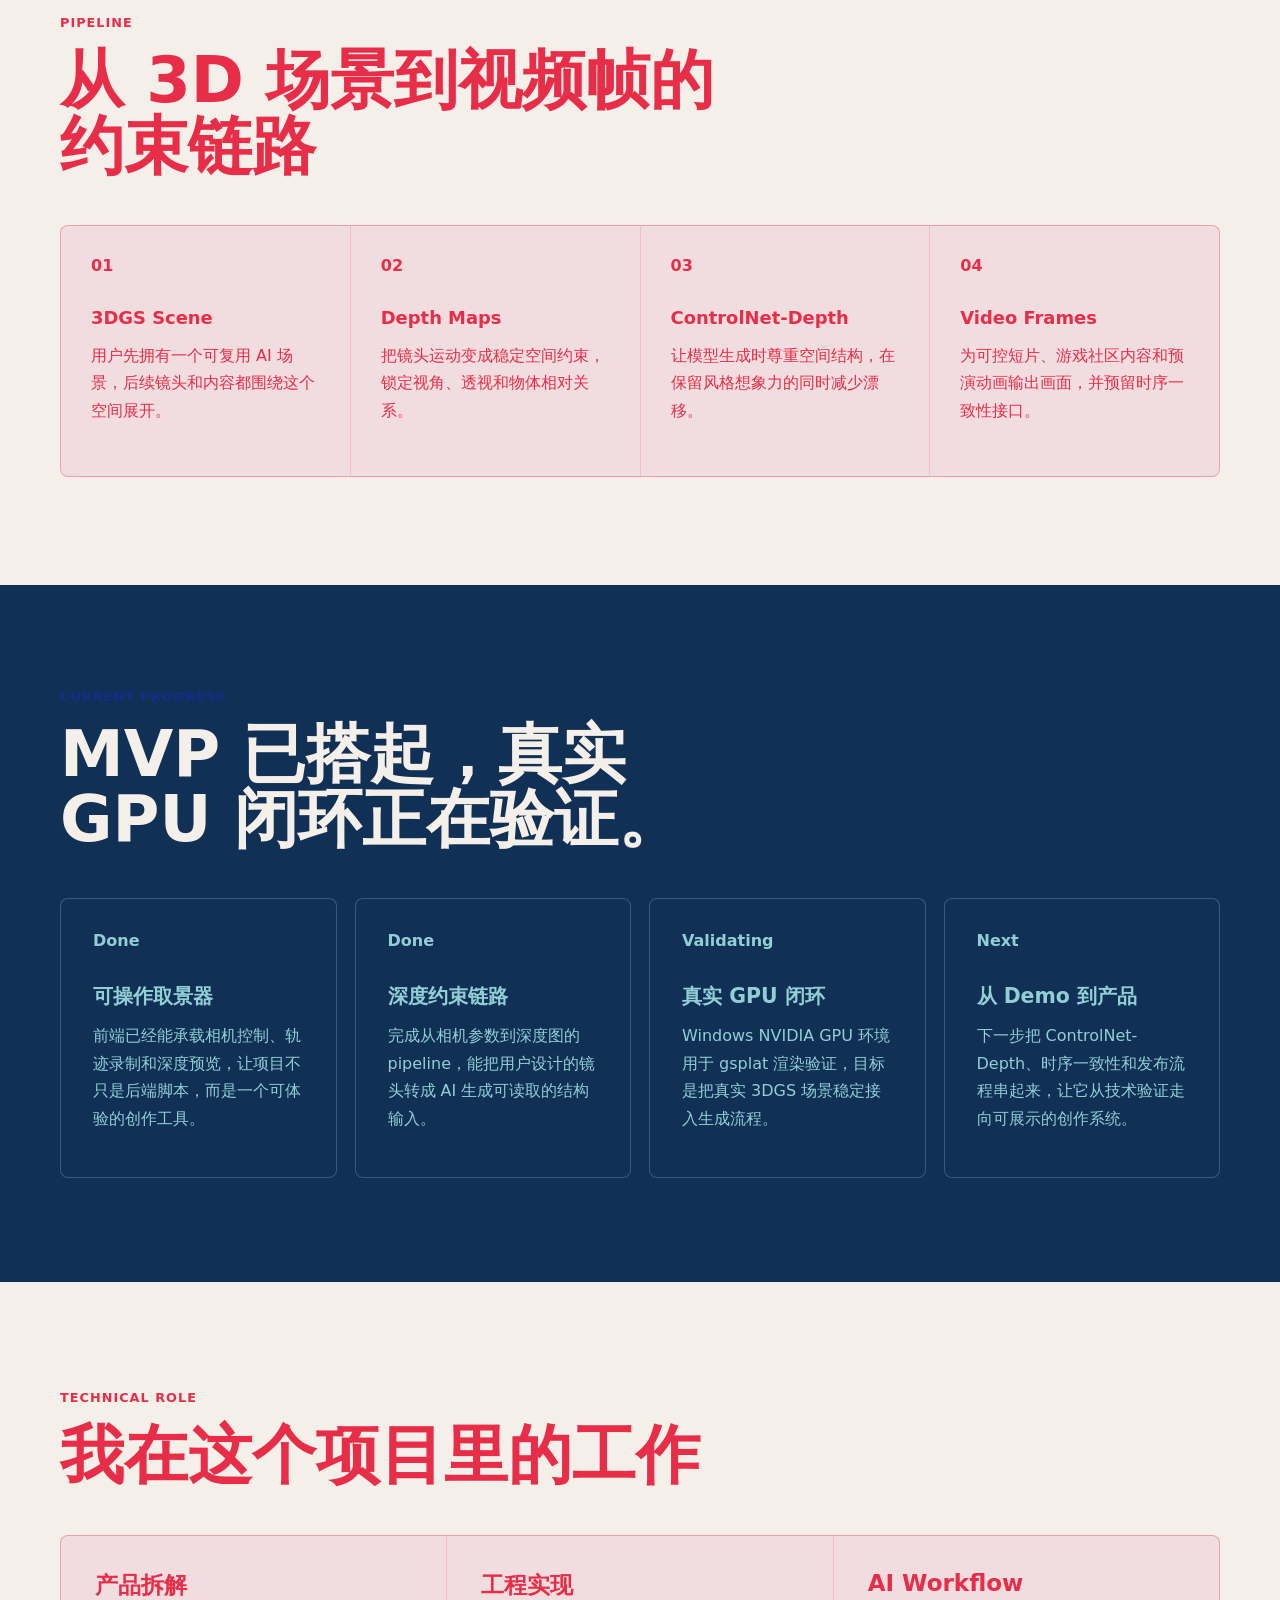
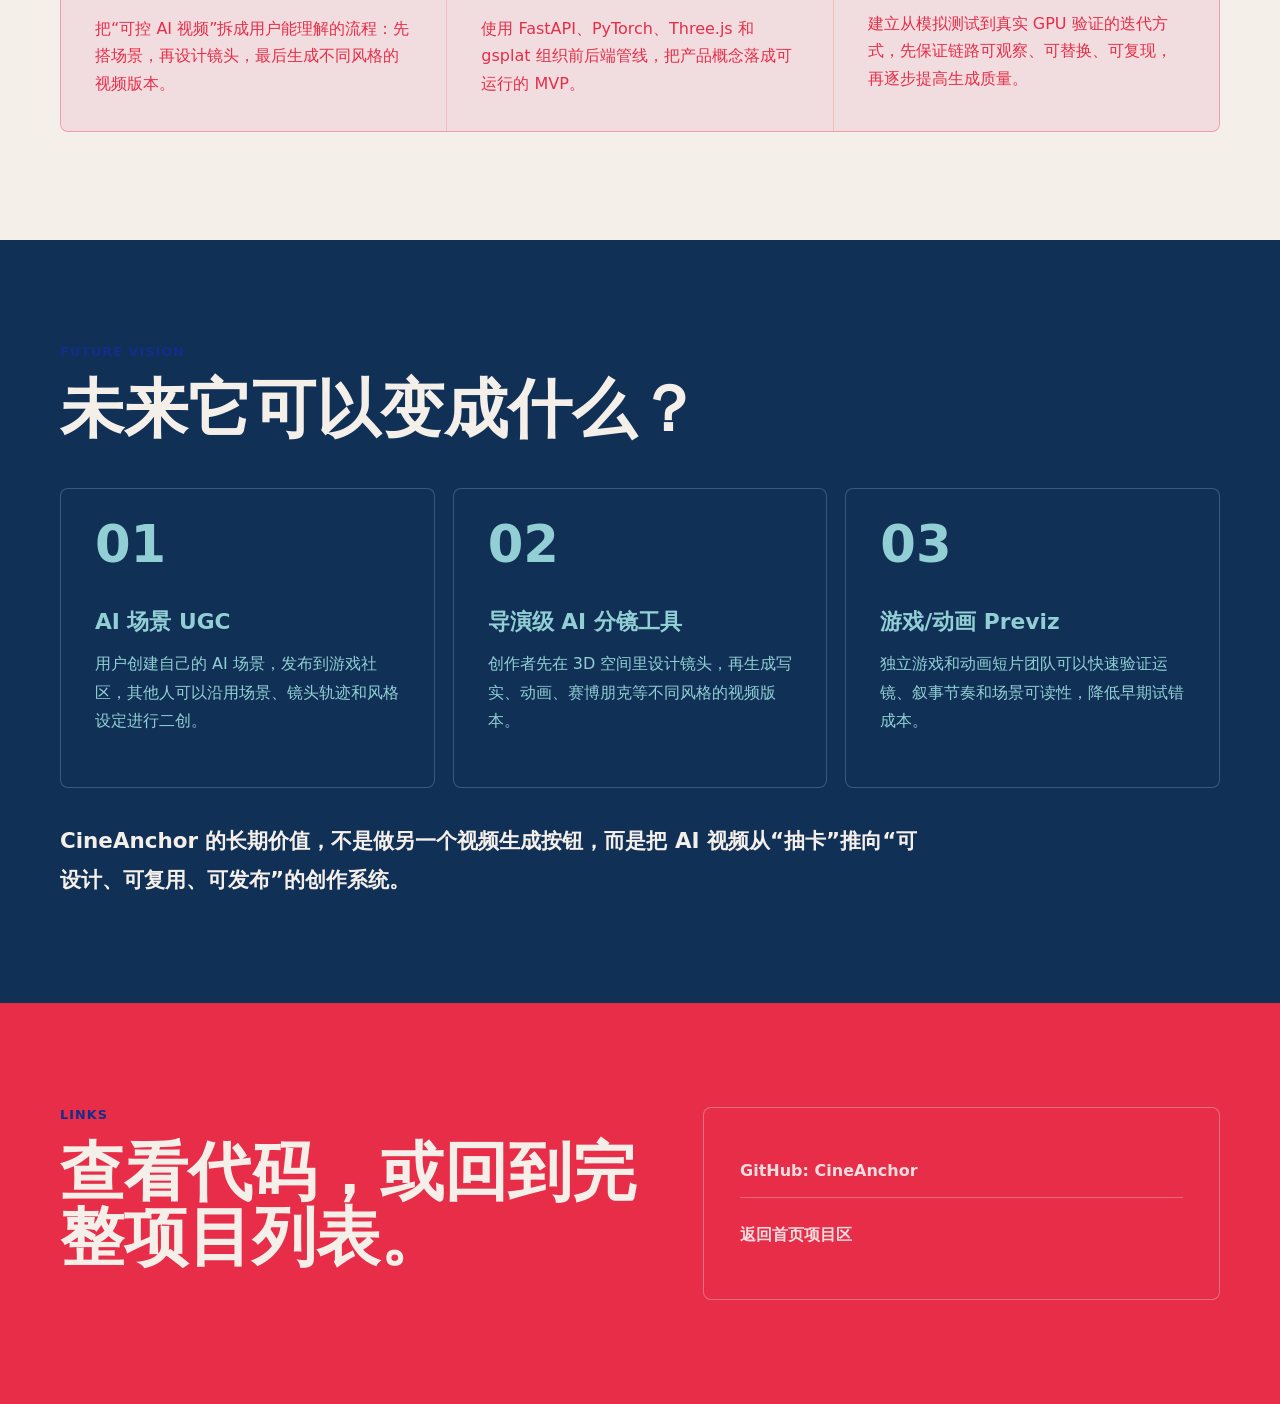
==== commit b2510c31: "Refresh portfolio positioning and glass navigation" ====
--- a/cineanchor.html
+++ b/cineanchor.html
@@ -12,10 +12,16 @@
       rel="icon"
       href="data:image/svg+xml,%3Csvg xmlns='http://www.w3.org/2000/svg' viewBox='0 0 64 64'%3E%3Crect width='64' height='64' rx='12' fill='%23122E8A'/%3E%3Cpath d='M15 42V22h14v5h-8v10h8v5H15Zm18 0V22h6l5 8 5-8h6v20h-6V32l-4 6h-2l-4-6v10h-6Z' fill='%23F5EFEA'/%3E%3C/svg%3E"
     />
-    <link rel="stylesheet" href="./styles.css" />
+    <link rel="stylesheet" href="./styles.css?v=20260512-glass" />
   </head>
   <body>
     <div class="site-shell cineanchor-page">
+      <svg class="liquid-glass-filter" aria-hidden="true" focusable="false">
+        <filter id="liquidGlass">
+          <feTurbulence type="fractalNoise" baseFrequency="0.012 0.032" numOctaves="2" seed="7" result="noise" />
+          <feDisplacementMap in="SourceGraphic" in2="noise" scale="7" xChannelSelector="R" yChannelSelector="G" />
+        </filter>
+      </svg>
       <canvas class="flow-field" id="flowField" aria-hidden="true"></canvas>
 
       <header class="topbar" data-reveal>
@@ -245,6 +251,6 @@
       </main>
     </div>
 
-    <script src="./script.js"></script>
+    <script src="./script.js?v=20260512-final"></script>
   </body>
 </html>
--- a/styles.css
+++ b/styles.css
@@ -59,6 +59,13 @@
   overflow: visible;
 }
 
+.liquid-glass-filter {
+  position: absolute;
+  width: 0;
+  height: 0;
+  overflow: hidden;
+}
+
 .flow-field {
   position: fixed;
   inset: 0;
@@ -92,14 +99,55 @@
   justify-content: space-between;
   gap: 20px;
   padding: 10px 12px;
-  border: 1px solid rgba(18, 46, 138, 0.16);
-  background: rgba(245, 239, 234, 0.84);
-  box-shadow: 0 18px 54px rgba(18, 46, 138, 0.1);
-  backdrop-filter: blur(24px);
+  border: 1px solid rgba(255, 255, 255, 0.54);
+  background:
+    linear-gradient(135deg, rgba(255, 255, 255, 0.46), rgba(245, 239, 234, 0.2) 44%, rgba(255, 255, 255, 0.34)),
+    rgba(245, 239, 234, 0.26);
+  box-shadow:
+    inset 0 1px 0 rgba(255, 255, 255, 0.72),
+    inset 0 -18px 34px rgba(18, 46, 138, 0.045),
+    0 18px 54px rgba(18, 46, 138, 0.08);
+  backdrop-filter: blur(28px) saturate(1.45) brightness(1.04);
+  -webkit-backdrop-filter: blur(28px) saturate(1.45) brightness(1.04);
   border-radius: 999px;
+  isolation: isolate;
+  overflow: hidden;
+}
+
+.topbar::before,
+.topbar::after {
+  content: "";
+  position: absolute;
+  inset: 0;
+  border-radius: inherit;
+  pointer-events: none;
+}
+
+.topbar::before {
+  z-index: -1;
+  background:
+    radial-gradient(120% 160% at 8% 0%, rgba(255, 255, 255, 0.64), transparent 42%),
+    radial-gradient(92% 150% at 92% 100%, rgba(145, 207, 213, 0.22), transparent 48%),
+    linear-gradient(180deg, rgba(255, 255, 255, 0.36), rgba(255, 255, 255, 0.07));
+  filter: url("#liquidGlass");
+  opacity: 0.72;
+}
+
+.topbar::after {
+  z-index: 0;
+  border: 1px solid rgba(255, 255, 255, 0.48);
+  box-shadow:
+    inset 0 0 0 1px rgba(18, 46, 138, 0.05),
+    inset 0 18px 28px rgba(255, 255, 255, 0.24),
+    inset 0 -16px 24px rgba(18, 46, 138, 0.04);
+  background:
+    linear-gradient(115deg, rgba(255, 255, 255, 0.34), transparent 38%),
+    linear-gradient(280deg, rgba(255, 255, 255, 0.18), transparent 44%);
 }
 
 .brand {
+  position: relative;
+  z-index: 1;
   display: inline-flex;
   align-items: center;
   gap: 10px;
@@ -125,6 +173,8 @@
 }
 
 .nav {
+  position: relative;
+  z-index: 1;
   display: flex;
   align-items: center;
   gap: 4px;
@@ -848,6 +898,15 @@
   position: relative;
   z-index: 2;
   margin-bottom: 18px;
+}
+
+.game-wall-copy {
+  max-width: 620px;
+  margin: 18px 0 0;
+  color: var(--deep-blue);
+  font-size: clamp(1rem, 1.5vw, 1.18rem);
+  font-weight: 800;
+  line-height: 1.78;
 }
 
 .game-wall {
@@ -1490,6 +1549,12 @@
     top: 10px;
     width: calc(100% - 20px);
     border-radius: 22px;
+    padding: 8px 10px;
+    background:
+      linear-gradient(135deg, rgba(255, 255, 255, 0.42), rgba(245, 239, 234, 0.16) 48%, rgba(255, 255, 255, 0.28)),
+      rgba(245, 239, 234, 0.22);
+    backdrop-filter: blur(22px) saturate(1.38) brightness(1.03);
+    -webkit-backdrop-filter: blur(22px) saturate(1.38) brightness(1.03);
   }
 
   .brand-mark {
@@ -1651,57 +1716,7 @@
 }
 
 @media (prefers-reduced-motion: reduce) {
-  *,
-  *::before,
-  *::after {
-    scroll-behavior: auto !important;
-    transition-duration: 1ms !important;
-    animation-duration: 1ms !important;
-    animation-iteration-count: 1 !important;
-  }
-
   .flow-field {
     display: none;
   }
-
-  .motion-language-opening {
-    min-height: auto;
-  }
-
-  .motion-opening-pin {
-    position: relative;
-    min-height: auto;
-  }
-
-  .motion-video-card {
-    position: absolute;
-    opacity: 0;
-    transform: none !important;
-  }
-
-  .motion-video-card:first-child {
-    opacity: 1;
-  }
-
-  .motion-progress {
-    display: none;
-  }
-
-  .video-transition {
-    height: auto;
-  }
-
-  .video-pin {
-    position: relative;
-    height: 100svh;
-  }
-
-  .split-panel-left,
-  .split-panel-right {
-    transform: translate3d(0, 0, 0);
-  }
-
-  .transition-caption {
-    opacity: 0;
-  }
-}
+}
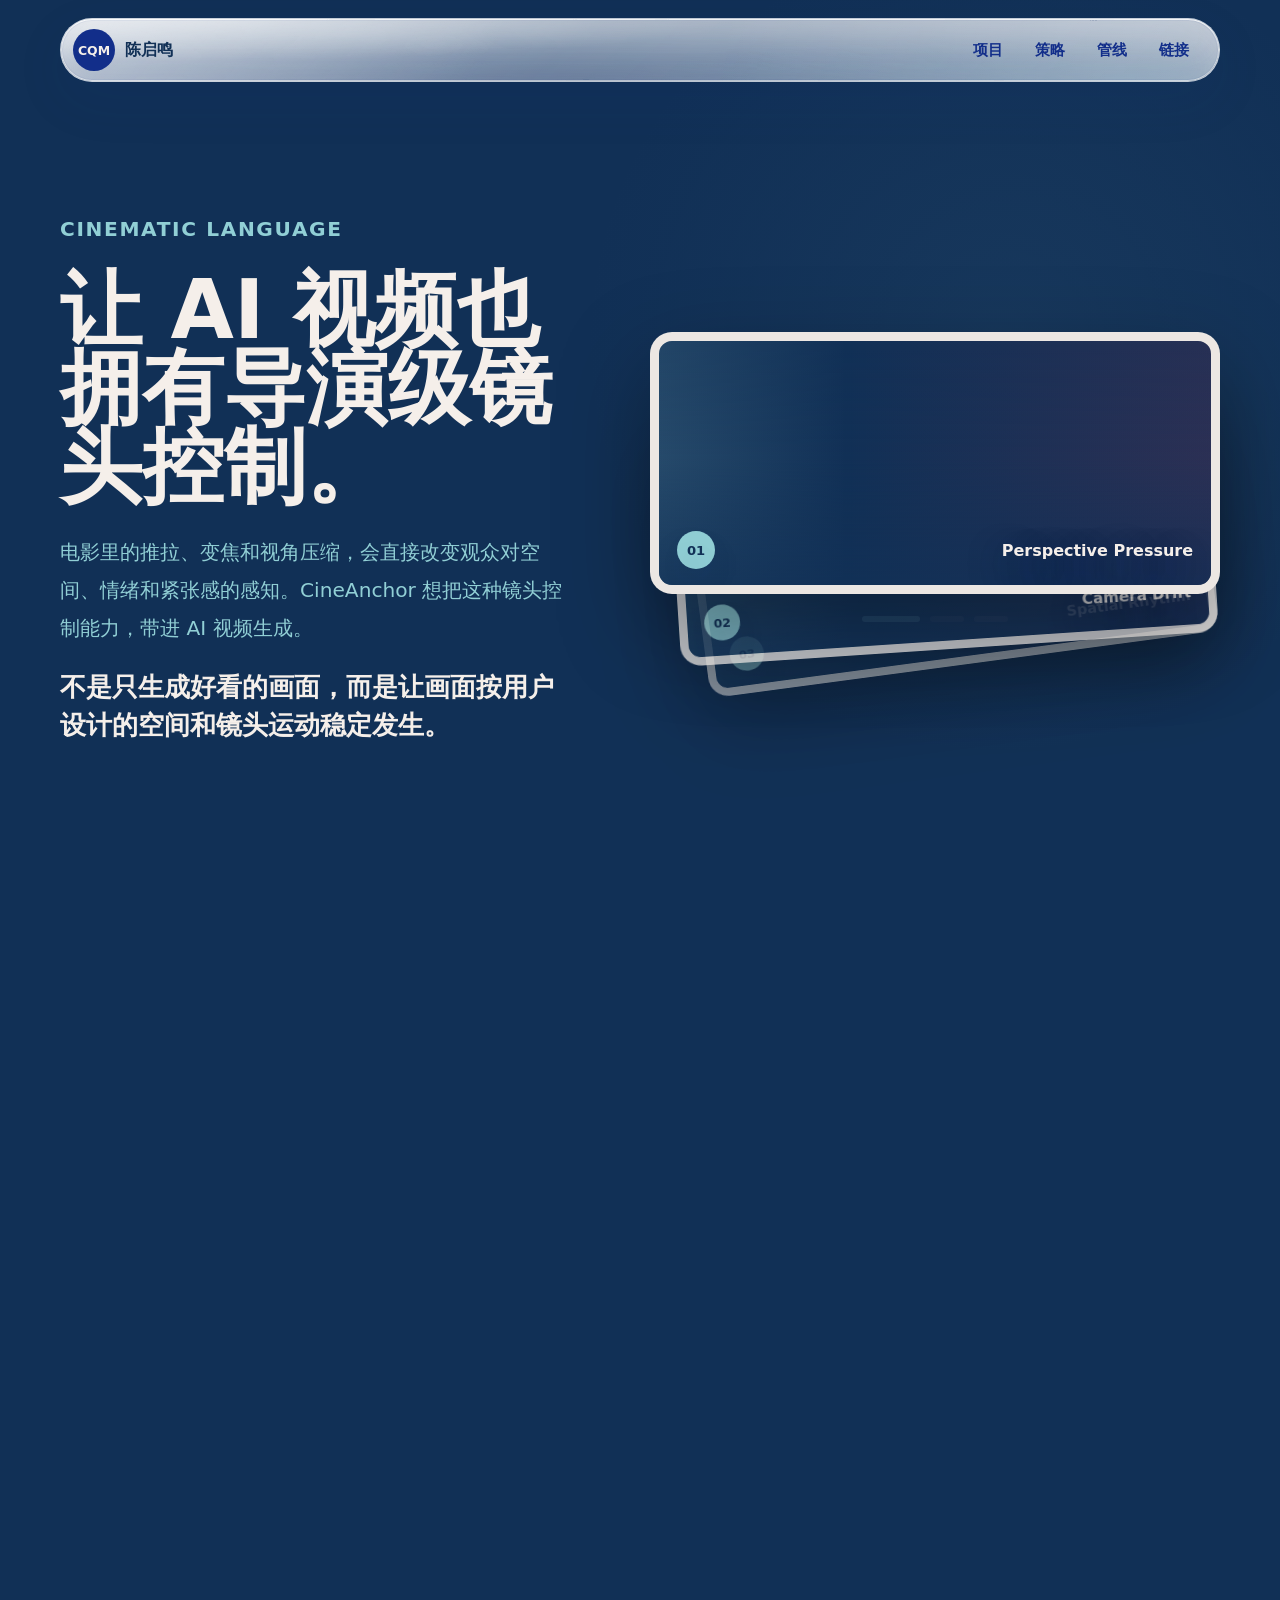
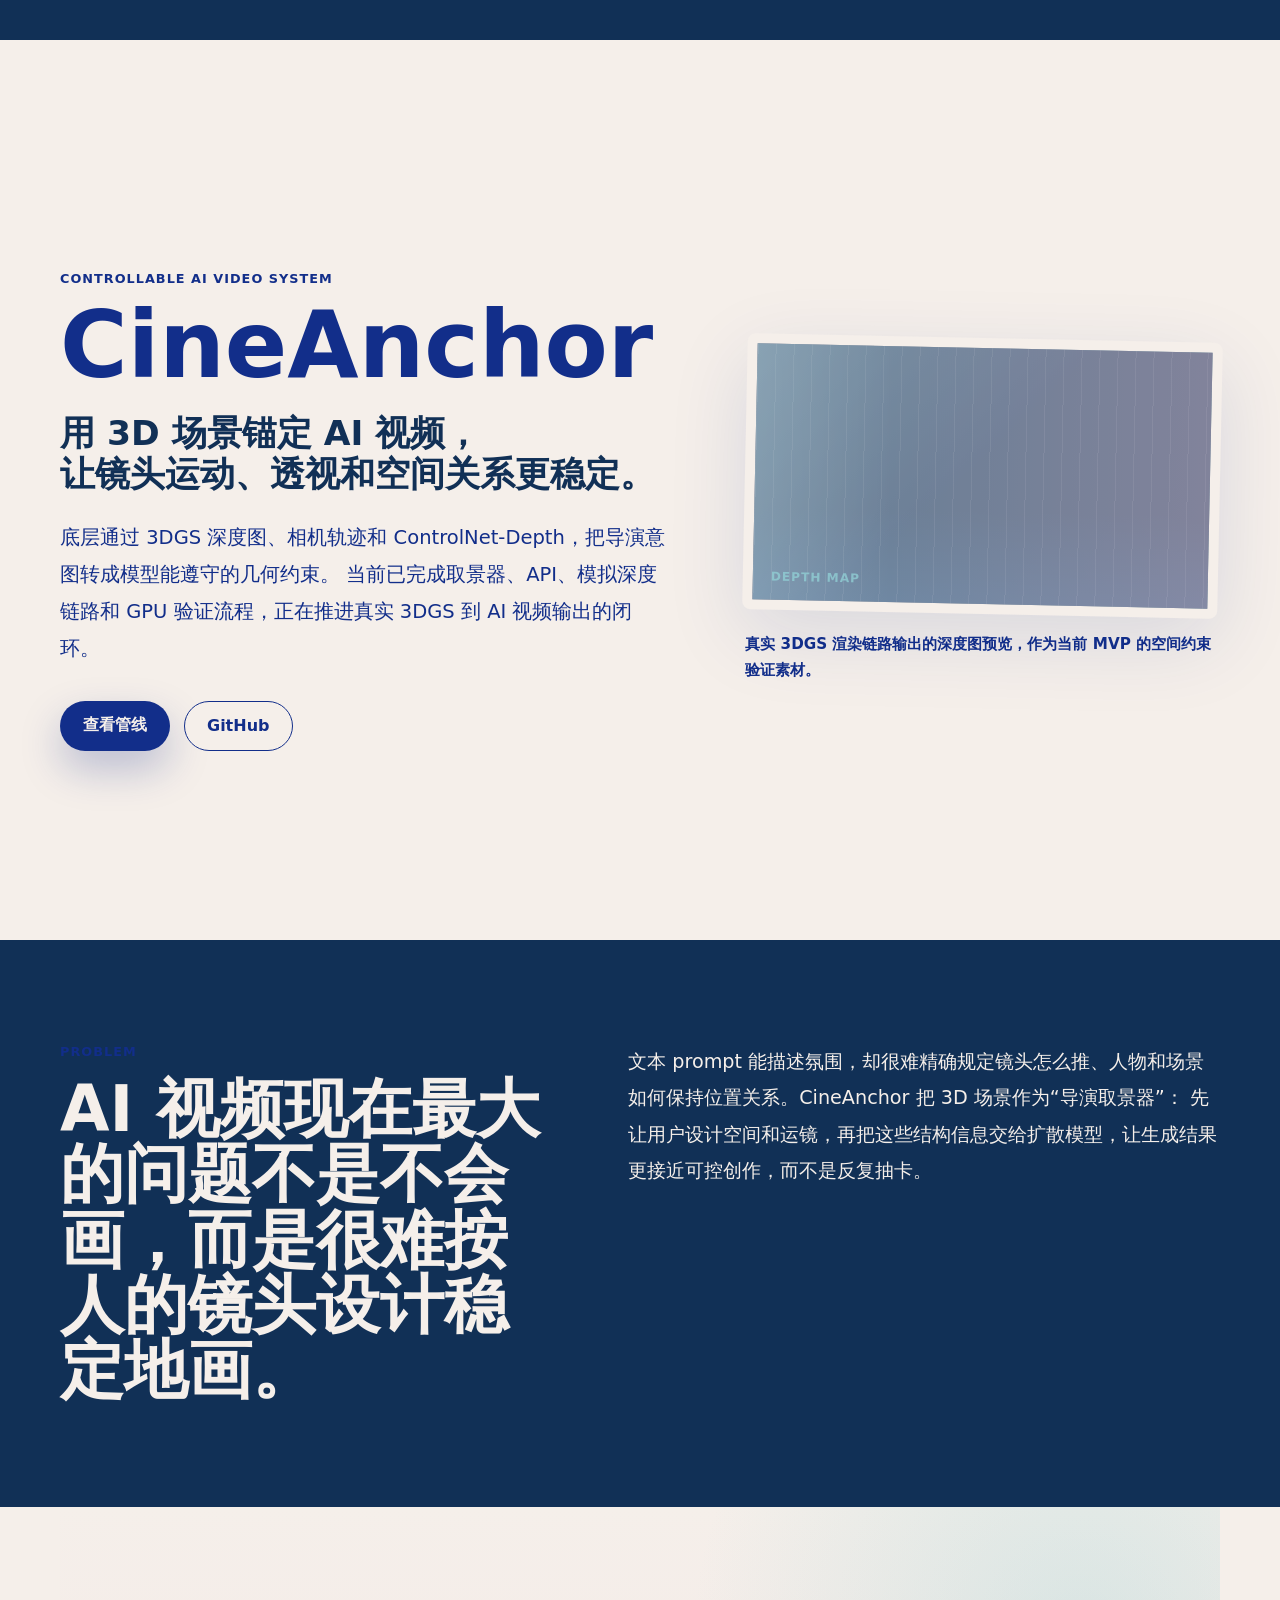
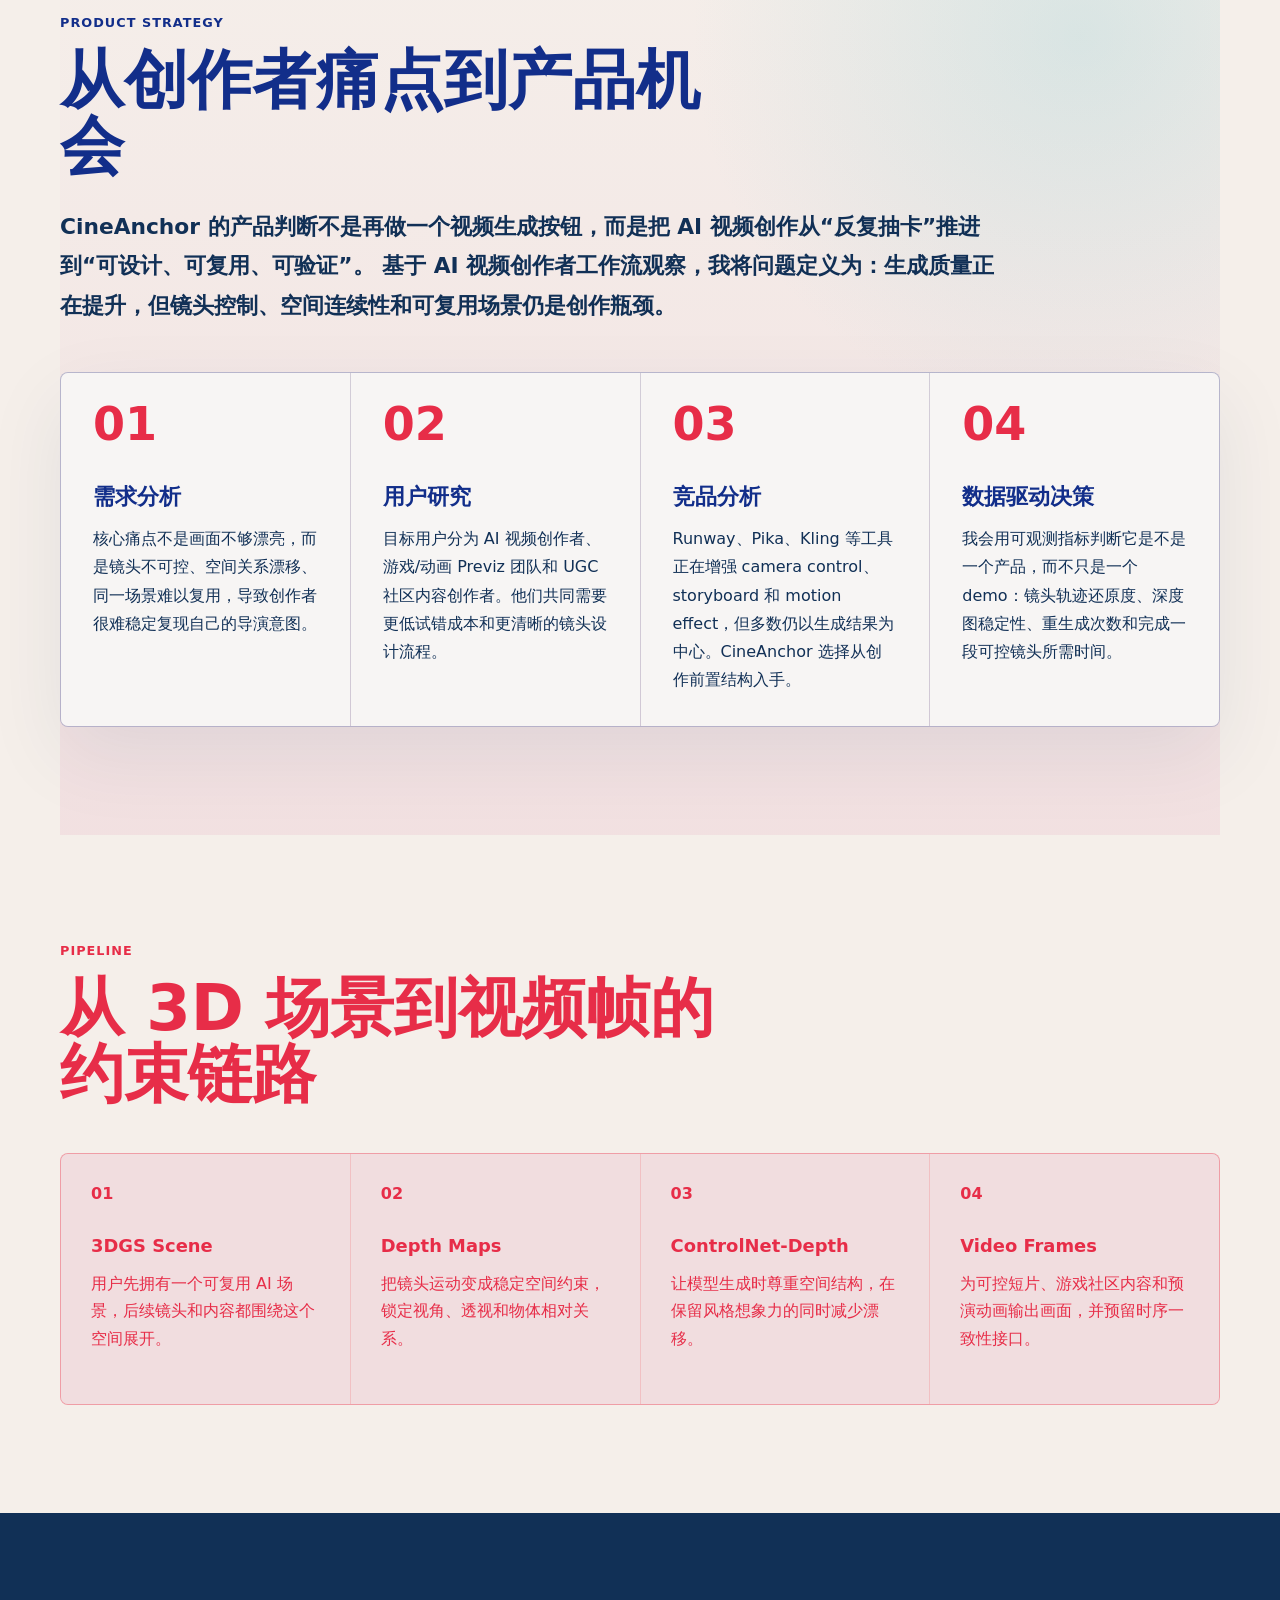
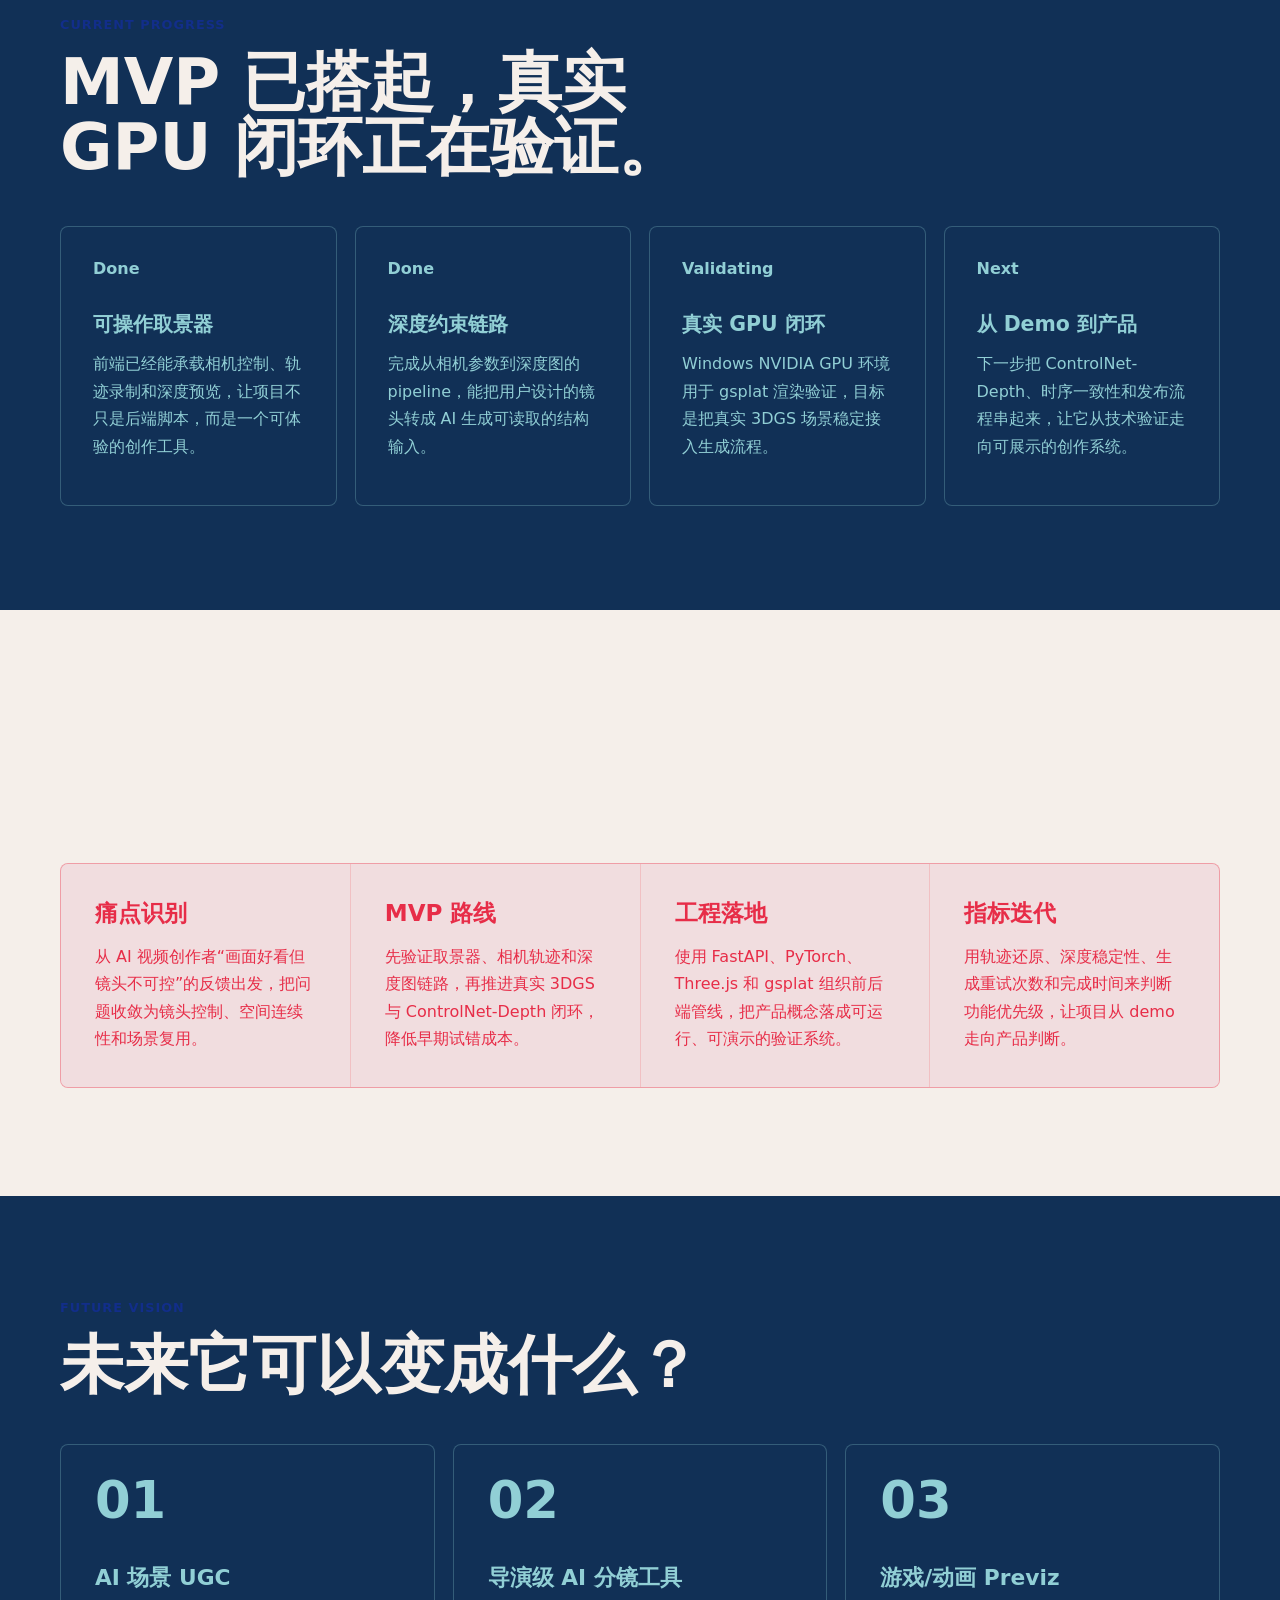
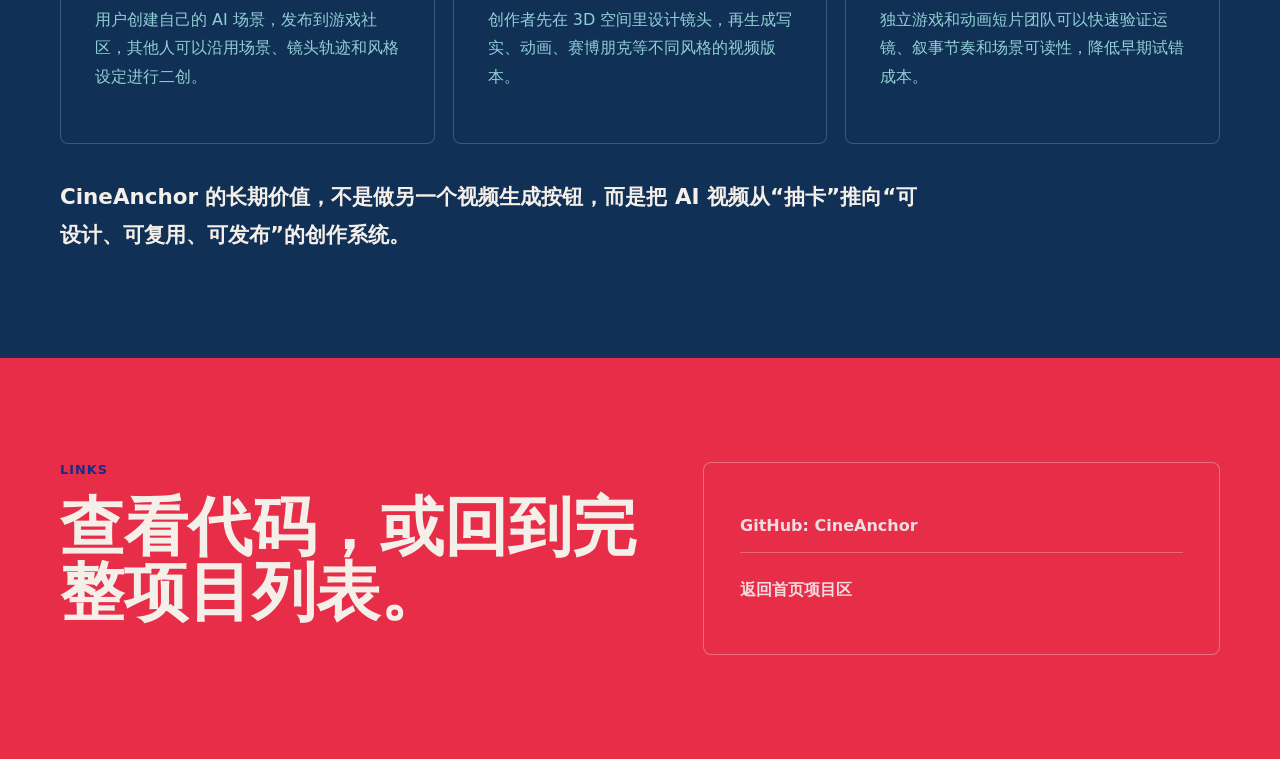
==== commit 3d7ea311: "Add CineAnchor product strategy section" ====
--- a/cineanchor.html
+++ b/cineanchor.html
@@ -5,14 +5,14 @@
     <meta name="viewport" content="width=device-width, initial-scale=1.0" />
     <meta
       name="description"
-      content="CineAnchor 项目案例：用 3D Gaussian Splatting 作为空间锚点，为 ControlNet-Depth 视频生成提供稳定几何约束。"
+      content="CineAnchor 项目案例：从 AI 视频创作者需求出发，用 3D Gaussian Splatting、镜头轨迹和深度约束提升视频生成的空间可控性。"
     />
     <title>CineAnchor | 陈启鸣项目案例</title>
     <link
       rel="icon"
       href="data:image/svg+xml,%3Csvg xmlns='http://www.w3.org/2000/svg' viewBox='0 0 64 64'%3E%3Crect width='64' height='64' rx='12' fill='%23122E8A'/%3E%3Cpath d='M15 42V22h14v5h-8v10h8v5H15Zm18 0V22h6l5 8 5-8h6v20h-6V32l-4 6h-2l-4-6v10h-6Z' fill='%23F5EFEA'/%3E%3C/svg%3E"
     />
-    <link rel="stylesheet" href="./styles.css?v=20260512-glass" />
+    <link rel="stylesheet" href="./styles.css?v=20260513-strategy" />
   </head>
   <body>
     <div class="site-shell cineanchor-page">
@@ -31,8 +31,8 @@
         </a>
         <nav class="nav" aria-label="案例导航">
           <a href="./index.html#projects">项目</a>
+          <a href="#strategy">策略</a>
           <a href="#pipeline">管线</a>
-          <a href="#progress">进展</a>
           <a href="#links">链接</a>
         </nav>
       </header>
@@ -126,6 +126,39 @@
           </div>
         </section>
 
+        <section class="case-strategy section-wrap" id="strategy" aria-labelledby="strategy-title">
+          <div class="section-heading" data-reveal>
+            <p class="eyebrow">Product Strategy</p>
+            <h2 id="strategy-title">从创作者痛点到产品机会</h2>
+          </div>
+          <p class="strategy-lead" data-reveal>
+            CineAnchor 的产品判断不是再做一个视频生成按钮，而是把 AI 视频创作从“反复抽卡”推进到“可设计、可复用、可验证”。
+            基于 AI 视频创作者工作流观察，我将问题定义为：生成质量正在提升，但镜头控制、空间连续性和可复用场景仍是创作瓶颈。
+          </p>
+          <div class="strategy-grid">
+            <article data-reveal>
+              <span>01</span>
+              <h3>需求分析</h3>
+              <p>核心痛点不是画面不够漂亮，而是镜头不可控、空间关系漂移、同一场景难以复用，导致创作者很难稳定复现自己的导演意图。</p>
+            </article>
+            <article data-reveal>
+              <span>02</span>
+              <h3>用户研究</h3>
+              <p>目标用户分为 AI 视频创作者、游戏/动画 Previz 团队和 UGC 社区内容创作者。他们共同需要更低试错成本和更清晰的镜头设计流程。</p>
+            </article>
+            <article data-reveal>
+              <span>03</span>
+              <h3>竞品分析</h3>
+              <p>Runway、Pika、Kling 等工具正在增强 camera control、storyboard 和 motion effect，但多数仍以生成结果为中心。CineAnchor 选择从创作前置结构入手。</p>
+            </article>
+            <article data-reveal>
+              <span>04</span>
+              <h3>数据驱动决策</h3>
+              <p>我会用可观测指标判断它是不是一个产品，而不只是一个 demo：镜头轨迹还原度、深度图稳定性、重生成次数和完成一段可控镜头所需时间。</p>
+            </article>
+          </div>
+        </section>
+
         <section class="case-pipeline section-wrap" id="pipeline" aria-labelledby="pipeline-title">
           <div class="section-heading" data-reveal>
             <p class="eyebrow">Pipeline</p>
@@ -188,21 +221,25 @@
 
         <section class="case-role section-wrap" aria-labelledby="role-title">
           <div class="section-heading" data-reveal>
-            <p class="eyebrow">Technical Role</p>
+            <p class="eyebrow">Product & Technical Role</p>
             <h2 id="role-title">我在这个项目里的工作</h2>
           </div>
           <div class="role-list" data-reveal>
             <article>
-              <strong>产品拆解</strong>
-              <p>把“可控 AI 视频”拆成用户能理解的流程：先搭场景，再设计镜头，最后生成不同风格的视频版本。</p>
-            </article>
-            <article>
-              <strong>工程实现</strong>
-              <p>使用 FastAPI、PyTorch、Three.js 和 gsplat 组织前后端管线，把产品概念落成可运行的 MVP。</p>
-            </article>
-            <article>
-              <strong>AI Workflow</strong>
-              <p>建立从模拟测试到真实 GPU 验证的迭代方式，先保证链路可观察、可替换、可复现，再逐步提高生成质量。</p>
+              <strong>痛点识别</strong>
+              <p>从 AI 视频创作者“画面好看但镜头不可控”的反馈出发，把问题收敛为镜头控制、空间连续性和场景复用。</p>
+            </article>
+            <article>
+              <strong>MVP 路线</strong>
+              <p>先验证取景器、相机轨迹和深度图链路，再推进真实 3DGS 与 ControlNet-Depth 闭环，降低早期试错成本。</p>
+            </article>
+            <article>
+              <strong>工程落地</strong>
+              <p>使用 FastAPI、PyTorch、Three.js 和 gsplat 组织前后端管线，把产品概念落成可运行、可演示的验证系统。</p>
+            </article>
+            <article>
+              <strong>指标迭代</strong>
+              <p>用轨迹还原、深度稳定性、生成重试次数和完成时间来判断功能优先级，让项目从 demo 走向产品判断。</p>
             </article>
           </div>
         </section>
@@ -251,6 +288,6 @@
       </main>
     </div>
 
-    <script src="./script.js?v=20260512-final"></script>
+    <script src="./script.js?v=20260513-strategy"></script>
   </body>
 </html>
--- a/styles.css
+++ b/styles.css
@@ -85,6 +85,147 @@
 .section-wrap {
   width: min(1160px, calc(100% - 40px));
   margin: 0 auto;
+}
+
+.cqm-opening {
+  --cqm-word-opacity: 1;
+  --cqm-word-scale: 1;
+  --cqm-word-y: 0px;
+  --cqm-intro-opacity: 1;
+  --cqm-intro-blur: 0px;
+  --cqm-intro-x: 0px;
+  --cqm-name-opacity: 1;
+  --cqm-name-blur: 0px;
+  --cqm-name-scale: 1;
+  --cqm-name-x: 0px;
+  --cqm-focus-opacity: 0;
+  --cqm-focus-scale: 0.44;
+  --cqm-mark-opacity: 0;
+  --cqm-mark-scale: 0.86;
+  --cqm-mark-x: 0px;
+  --cqm-mark-y: 0px;
+  position: relative;
+  z-index: 4;
+  height: 230svh;
+  color: var(--cream);
+  background: var(--deep-blue);
+}
+
+.cqm-opening-pin {
+  position: sticky;
+  top: 0;
+  display: grid;
+  place-items: center;
+  height: 100svh;
+  overflow: hidden;
+  isolation: isolate;
+}
+
+.cqm-opening-word {
+  position: relative;
+  z-index: 2;
+  display: flex;
+  align-items: baseline;
+  justify-content: center;
+  margin: 0;
+  color: var(--cream);
+  font-family: var(--font-display);
+  font-size: clamp(3.25rem, 11vw, 10rem);
+  font-weight: 900;
+  line-height: 0.92;
+  letter-spacing: 0;
+  opacity: var(--cqm-word-opacity);
+  transform: translate3d(0, var(--cqm-word-y), 0) scale(var(--cqm-word-scale));
+  will-change: transform, opacity;
+}
+
+.cqm-intro-text,
+.cqm-name-text {
+  display: inline-flex;
+  align-items: baseline;
+  will-change: transform, opacity, filter;
+}
+
+.cqm-intro-text {
+  opacity: var(--cqm-intro-opacity);
+  filter: blur(var(--cqm-intro-blur));
+  transform: translate3d(var(--cqm-intro-x), 0, 0);
+}
+
+.cqm-name-text {
+  margin-left: 0.18em;
+  opacity: var(--cqm-name-opacity);
+  filter: blur(var(--cqm-name-blur));
+  transform: translate3d(var(--cqm-name-x), 0, 0) scale(var(--cqm-name-scale));
+  transform-origin: center;
+}
+
+.cqm-opening-word [data-gravity-letter] {
+  display: inline-block;
+  min-width: 0.08em;
+  transform: translate3d(var(--gx, 0px), var(--gy, 0px), 0) rotate(var(--gr, 0deg));
+  transition: transform 620ms cubic-bezier(0.16, 1, 0.3, 1);
+  will-change: transform;
+}
+
+.cqm-focus-orb {
+  position: absolute;
+  z-index: 1;
+  top: 50%;
+  left: 50%;
+  width: 125vmax;
+  aspect-ratio: 1;
+  border: 1px solid rgba(255, 255, 255, 0.82);
+  border-radius: 50%;
+  background:
+    radial-gradient(circle at 48% 44%, rgba(255, 255, 255, 0.98), rgba(245, 239, 234, 0.94) 36%, rgba(245, 239, 234, 0.42) 50%, rgba(245, 239, 234, 0.08) 62%, transparent 68%);
+  box-shadow:
+    inset 0 0 90px rgba(255, 255, 255, 0.52),
+    0 0 90px rgba(255, 255, 255, 0.16),
+    0 0 170px rgba(145, 207, 213, 0.2);
+  opacity: var(--cqm-focus-opacity);
+  transform: translate(-50%, -50%) scale(var(--cqm-focus-scale));
+  will-change: transform, opacity;
+}
+
+.cqm-opening-mark {
+  position: absolute;
+  z-index: 3;
+  top: 50%;
+  left: 50%;
+  display: grid;
+  place-items: center;
+  width: 124px;
+  height: 124px;
+  color: var(--cream);
+  background: var(--deep-blue);
+  border: 1px solid rgba(245, 239, 234, 0.42);
+  border-radius: 50%;
+  box-shadow:
+    inset 0 1px 0 rgba(255, 255, 255, 0.28),
+    0 22px 54px rgba(0, 0, 0, 0.18);
+  font-family: var(--font-display);
+  font-size: 1.62rem;
+  font-weight: 900;
+  opacity: var(--cqm-mark-opacity);
+  transform: translate(-50%, -50%) translate3d(var(--cqm-mark-x), var(--cqm-mark-y), 0) scale(var(--cqm-mark-scale));
+  will-change: transform, opacity;
+}
+
+.cqm-scroll-hint {
+  position: absolute;
+  z-index: 2;
+  left: 50%;
+  bottom: 30px;
+  margin: 0;
+  color: rgba(245, 239, 234, 0.72);
+  font-family: var(--font-display);
+  font-size: 0.72rem;
+  font-weight: 800;
+  letter-spacing: 0.16em;
+  text-transform: uppercase;
+  opacity: calc(1 - var(--cqm-focus-opacity));
+  transform: translateX(-50%);
 }
 
 .topbar {
@@ -114,6 +255,27 @@
   overflow: hidden;
 }
 
+.reveal-ready .topbar.cqm-topbar[data-reveal],
+.reveal-ready .topbar.cqm-topbar[data-reveal].is-visible {
+  opacity: var(--cqm-nav-opacity, 0);
+  transform: translateX(-50%) translateY(var(--cqm-nav-y, -18px));
+  transition:
+    opacity 260ms ease,
+    transform 520ms cubic-bezier(0.22, 1, 0.36, 1),
+    box-shadow 240ms ease,
+    background 240ms ease;
+}
+
+.topbar.cqm-topbar {
+  opacity: var(--cqm-nav-opacity, 0);
+  transform: translateX(-50%) translateY(var(--cqm-nav-y, -18px));
+  pointer-events: none;
+}
+
+.topbar.cqm-topbar.is-cqm-ready {
+  pointer-events: auto;
+}
+
 .topbar::before,
 .topbar::after {
   content: "";
@@ -167,6 +329,14 @@
   font-size: 0.78rem;
 }
 
+.cqm-topbar .brand-mark {
+  opacity: var(--cqm-brand-opacity, 0);
+  transform: scale(var(--cqm-brand-scale, 0.72));
+  transition:
+    opacity 260ms ease,
+    transform 420ms cubic-bezier(0.22, 1, 0.36, 1);
+}
+
 .brand-name {
   color: var(--ink-blue);
   white-space: nowrap;
@@ -202,6 +372,17 @@
   align-items: center;
   gap: clamp(34px, 6vw, 86px);
   padding: 122px 0 74px;
+}
+
+.home-hero {
+  grid-template-columns: 1fr;
+  gap: 0;
+  min-height: 100svh;
+  padding-top: 112px;
+}
+
+.home-hero-copy {
+  width: min(960px, 100%);
 }
 
 .eyebrow {
@@ -247,6 +428,77 @@
   color: var(--deep-blue);
   font-size: clamp(1rem, 1.6vw, 1.22rem);
   line-height: 1.9;
+}
+
+.home-hero h1 {
+  max-width: 960px;
+  margin-bottom: 0;
+  font-size: clamp(3.6rem, 8.6vw, 7.6rem);
+  line-height: 0.86;
+}
+
+.home-hero h1 span {
+  max-width: 860px;
+  margin-top: 24px;
+  font-size: clamp(1.48rem, 3.2vw, 2.8rem);
+  line-height: 1.14;
+}
+
+.hero-signal-map {
+  display: grid;
+  grid-template-columns: repeat(6, minmax(0, 1fr));
+  gap: 12px;
+  max-width: 840px;
+  margin: 32px 0 34px;
+}
+
+.insight-chip {
+  min-width: 0;
+  padding: 14px 16px;
+  border: 1px solid rgba(18, 46, 138, 0.18);
+  border-radius: 8px;
+  background: rgba(245, 239, 234, 0.72);
+  box-shadow: 0 16px 42px rgba(18, 46, 138, 0.08);
+  backdrop-filter: blur(16px);
+  -webkit-backdrop-filter: blur(16px);
+}
+
+.insight-chip span {
+  display: block;
+  color: var(--deep-blue);
+  font-family: var(--font-display);
+  font-size: 0.78rem;
+  font-weight: 900;
+  line-height: 1.1;
+  text-transform: uppercase;
+}
+
+.insight-chip p {
+  margin: 7px 0 0;
+  color: var(--ink-blue);
+  font-size: 0.92rem;
+  line-height: 1.5;
+}
+
+.chip-user {
+  grid-column: 1 / 4;
+  transform: rotate(-1.4deg);
+}
+
+.chip-product {
+  grid-column: 4 / 7;
+  margin-top: 18px;
+  transform: rotate(1.2deg);
+}
+
+.chip-growth {
+  grid-column: 2 / 5;
+  transform: translateY(-4px) rotate(0.8deg);
+}
+
+.chip-ai {
+  grid-column: 5 / 7;
+  transform: translateY(-22px) rotate(-1deg);
 }
 
 .hero-actions {
@@ -294,6 +546,27 @@
   justify-content: center;
 }
 
+.portrait-stage-lite {
+  min-height: 430px;
+  opacity: 0.92;
+}
+
+.portrait-stage-lite::before {
+  inset: 15% 6% 18% 18%;
+  opacity: 0.78;
+}
+
+.portrait-stage-lite::after {
+  display: none;
+}
+
+.portrait-stage-lite .portrait-frame {
+  width: min(314px, 31vw);
+  border-width: 8px;
+  box-shadow: 0 22px 64px rgba(18, 46, 138, 0.1);
+  transform: rotate(0.8deg);
+}
+
 .portrait-stage::before {
   content: "";
   position: absolute;
@@ -358,6 +631,8 @@
 }
 
 .profile-band {
+  position: relative;
+  z-index: 2;
   padding: 96px 0;
   background: var(--deep-blue);
   color: var(--cream);
@@ -419,7 +694,7 @@
 .metric-grid {
   grid-column: 1 / -1;
   display: grid;
-  grid-template-columns: repeat(3, 1fr);
+  grid-template-columns: repeat(4, 1fr);
   gap: 1px;
   overflow: hidden;
   border: 1px solid rgba(245, 239, 234, 0.28);
@@ -456,6 +731,8 @@
 
 .education-section,
 .timeline-section {
+  position: relative;
+  z-index: 2;
   padding: 110px 0;
 }
 
@@ -573,74 +850,605 @@
 }
 
 .project-band {
-  padding: 104px 0;
-  color: var(--water-blue);
-  background: var(--ink-blue);
+  position: relative;
+  z-index: 2;
+  margin-top: 0;
+  padding: 112px 0 124px;
+  color: var(--ink-blue);
+  background:
+    linear-gradient(180deg, var(--soft-rose) 0%, #fbfaf8 18%, #fbfaf8 100%);
+}
+
+.project-band .section-heading.inverse h2 {
+  color: var(--ink-blue);
+}
+
+.project-band .eyebrow {
+  color: var(--red);
+}
+
+.narrative-bridge {
+  --bridge-progress: 0;
+  --bridge-enter: 0;
+  --bridge-exit: 0;
+  position: relative;
+  z-index: 1;
+  height: 155svh;
+  overflow: clip;
+  color: var(--cream);
+  background: var(--deep-blue);
+}
+
+.bridge-pin {
+  position: sticky;
+  top: 0;
+  display: grid;
+  place-items: center;
+  height: 100svh;
+  overflow: hidden;
+  isolation: isolate;
+}
+
+.bridge-to-education {
+  background:
+    linear-gradient(
+      180deg,
+      var(--deep-blue) 0%,
+      #173f9a 42%,
+      rgba(241, 221, 223, 0.72) 74%,
+      var(--soft-rose) 100%
+    );
+}
+
+.bridge-to-projects {
+  color: var(--ink-blue);
+  background:
+    linear-gradient(
+      180deg,
+      var(--soft-rose) 0%,
+      rgba(241, 221, 223, 0.9) 24%,
+      rgba(145, 207, 213, 0.6) 64%,
+      #fbfaf8 100%
+    );
+}
+
+.bridge-pin::before,
+.bridge-pin::after {
+  content: "";
+  position: absolute;
+  pointer-events: none;
+}
+
+.bridge-pin::before {
+  inset: 12%;
+  border: 1px solid rgba(245, 239, 234, 0.28);
+  border-radius: 50%;
+  opacity: var(--bridge-ring-opacity, 0.18);
+  transform: scale(var(--bridge-ring-scale, 0.68)) rotate(var(--bridge-ring-rotate, 0deg));
+}
+
+.bridge-pin::after {
+  left: 50%;
+  top: 50%;
+  width: 130vmax;
+  height: 1px;
+  background: linear-gradient(90deg, transparent, rgba(245, 239, 234, 0.72), transparent);
+  opacity: var(--bridge-line-opacity, 0.28);
+  transform: translate(-50%, -50%) rotate(var(--bridge-line-rotate, -12deg));
+}
+
+.bridge-iris {
+  position: absolute;
+  left: 50%;
+  top: 50%;
+  width: min(74vmin, 720px);
+  aspect-ratio: 1;
+  border-radius: 50%;
+  opacity: var(--bridge-iris-opacity, 0.18);
+  transform: translate(-50%, -50%) scale(var(--bridge-iris-scale, 0.38));
+  filter: blur(var(--bridge-blur, 0px));
+  will-change: transform, opacity;
+}
+
+.bridge-to-education .bridge-iris {
+  background:
+    radial-gradient(circle at 50% 50%, rgba(245, 239, 234, 0.94), rgba(241, 221, 223, 0.68) 42%, rgba(145, 207, 213, 0.14) 62%, transparent 68%);
+  box-shadow: 0 0 90px rgba(145, 207, 213, 0.18);
+}
+
+.bridge-to-projects .bridge-iris {
+  background:
+    radial-gradient(circle at 50% 50%, rgba(18, 48, 86, 0.9), rgba(18, 46, 138, 0.84) 44%, rgba(145, 207, 213, 0.16) 64%, transparent 70%);
+  box-shadow: 0 0 110px rgba(18, 46, 138, 0.2);
+}
+
+.bridge-copy {
+  position: relative;
+  z-index: 2;
+  width: min(880px, calc(100% - 40px));
+  text-align: center;
+  opacity: var(--bridge-copy-opacity, 0.18);
+  transform: translate3d(0, var(--bridge-copy-y, 34px), 0) scale(var(--bridge-copy-scale, 0.94));
+  will-change: transform, opacity;
+}
+
+.bridge-copy .eyebrow {
+  color: currentColor;
+  opacity: 0.76;
+}
+
+.bridge-copy h2 {
+  margin: 0 auto;
+  max-width: 820px;
+  color: currentColor;
+  font-size: clamp(2.45rem, 7vw, 6.5rem);
+  line-height: 0.96;
+  font-weight: 900;
+}
+
+.bridge-orbit {
+  position: absolute;
+  z-index: 2;
+  left: 50%;
+  top: 50%;
+  width: min(68vmin, 660px);
+  aspect-ratio: 1;
+  opacity: var(--bridge-orbit-opacity, 0.2);
+  transform: translate(-50%, -50%) rotate(var(--bridge-orbit-rotate, 0deg));
+  will-change: transform, opacity;
+}
+
+.bridge-orbit span {
+  position: absolute;
+  display: inline-flex;
+  align-items: center;
+  justify-content: center;
+  min-width: 108px;
+  min-height: 36px;
+  padding: 0 14px;
+  border: 1px solid currentColor;
+  border-radius: 999px;
+  background: rgba(245, 239, 234, 0.08);
+  color: currentColor;
+  font-family: var(--font-display);
+  font-size: 0.74rem;
+  font-weight: 900;
+  line-height: 1;
+  text-transform: uppercase;
+  backdrop-filter: blur(14px);
+  -webkit-backdrop-filter: blur(14px);
+}
+
+.bridge-orbit span:nth-child(1) {
+  top: 0;
+  left: 50%;
+  transform: translate(-50%, -50%) rotate(var(--bridge-counter-rotate, 0deg));
+}
+
+.bridge-orbit span:nth-child(2) {
+  right: 0;
+  top: 62%;
+  transform: translate(42%, -50%) rotate(var(--bridge-counter-rotate, 0deg));
+}
+
+.bridge-orbit span:nth-child(3) {
+  left: 0;
+  top: 62%;
+  transform: translate(-42%, -50%) rotate(var(--bridge-counter-rotate, 0deg));
 }
 
 .project-grid {
   display: grid;
   grid-template-columns: repeat(3, minmax(0, 1fr));
-  gap: 18px;
-  margin-top: 46px;
+  gap: clamp(18px, 2.4vw, 28px);
+  align-items: end;
+  margin-top: 54px;
 }
 
 .project-card {
   position: relative;
-  min-height: 420px;
-  padding: clamp(24px, 4vw, 42px);
-  border: 1px solid rgba(145, 207, 213, 0.28);
+  min-height: 560px;
+  padding: clamp(22px, 3vw, 34px);
+  border: 1px solid rgba(18, 46, 138, 0.1);
   border-radius: 8px;
-  background: var(--ink-blue);
-  overflow: hidden;
+  background:
+    linear-gradient(180deg, rgba(255, 255, 255, 0.86), rgba(245, 239, 234, 0.78)),
+    var(--cream);
+  box-shadow: 0 28px 90px rgba(18, 46, 138, 0.08);
+  overflow: visible;
+  isolation: isolate;
+  transition:
+    min-height 560ms cubic-bezier(0.22, 1, 0.36, 1),
+    transform 520ms cubic-bezier(0.22, 1, 0.36, 1),
+    box-shadow 520ms cubic-bezier(0.22, 1, 0.36, 1),
+    border-color 360ms ease;
 }
 
 .project-card::before {
-  content: none;
+  content: "";
+  position: absolute;
+  inset: auto 0 0;
+  z-index: 2;
+  height: 54%;
+  background:
+    linear-gradient(180deg, rgba(251, 250, 248, 0), rgba(251, 250, 248, 0.78) 30%, rgba(251, 250, 248, 0.98) 76%),
+    radial-gradient(circle at 50% 100%, rgba(18, 46, 138, 0.12), transparent 58%);
+  opacity: 0.86;
+  pointer-events: none;
+  transition: opacity 360ms ease;
+}
+
+.project-card::after {
+  content: "";
+  position: absolute;
+  inset: 0;
+  z-index: 0;
+  border-radius: inherit;
+  background:
+    linear-gradient(180deg, rgba(255, 255, 255, 0.86), rgba(245, 239, 234, 0.78)),
+    var(--cream);
+  pointer-events: none;
 }
 
 .project-card > * {
   position: relative;
-  z-index: 1;
+  z-index: 3;
 }
 
 .project-card.featured {
-  background: var(--ink-blue);
+  transform: translateY(-24px);
+  background:
+    linear-gradient(180deg, rgba(255, 255, 255, 0.92), rgba(245, 239, 234, 0.72)),
+    var(--cream);
+}
+
+.project-card.featured::after {
+  background:
+    linear-gradient(180deg, rgba(255, 255, 255, 0.92), rgba(245, 239, 234, 0.72)),
+    var(--cream);
+}
+
+.project-card:hover,
+.project-card:has(.text-link:focus-visible) {
+  transform: translateY(-16px);
+  border-color: rgba(18, 46, 138, 0.2);
+  box-shadow: 0 34px 110px rgba(18, 46, 138, 0.14);
+}
+
+.project-card.featured:hover,
+.project-card.featured:has(.text-link:focus-visible) {
+  transform: translateY(-38px);
 }
 
 .project-index {
-  margin-bottom: 54px;
-  color: var(--water-blue);
+  position: absolute;
+  z-index: 4;
+  top: 30px;
+  left: 30px;
+  margin: 0;
+  color: var(--ink-blue);
   font-family: var(--font-display);
-  font-size: clamp(2.4rem, 6vw, 5.4rem);
+  font-size: clamp(1.9rem, 4vw, 3.6rem);
   font-weight: 800;
   line-height: 0.8;
 }
 
+.project-visual {
+  position: absolute;
+  z-index: 1;
+  inset: 28px 20px 118px;
+  display: grid;
+  place-items: center;
+  overflow: visible;
+  transform: translate3d(0, 0, 0) scale(1);
+  transition:
+    transform 620ms cubic-bezier(0.22, 1, 0.36, 1),
+    filter 420ms ease;
+}
+
+.project-card:hover .project-visual,
+.project-card:has(.text-link:focus-visible) .project-visual {
+  transform: translate3d(0, -206px, 0) scale(0.86);
+  filter: saturate(1.08);
+}
+
+.project-cineanchor:hover .project-visual,
+.project-cineanchor:has(.text-link:focus-visible) .project-visual {
+  transform: translate3d(0, -190px, 0) scale(0.9);
+}
+
+.project-emoji {
+  position: relative;
+  z-index: 2;
+  display: block;
+  font-size: clamp(6.2rem, 11vw, 10rem);
+  line-height: 1;
+  filter: drop-shadow(0 28px 34px rgba(18, 46, 138, 0.2));
+  transform: rotate(-4deg);
+  transform-origin: 50% 58%;
+  will-change: transform;
+}
+
+.project-cineanchor .project-emoji {
+  transform: rotate(5deg);
+}
+
+.project-carbon .project-emoji {
+  transform: rotate(-2deg);
+}
+
+.project-cineanchor .project-emoji {
+  z-index: 2;
+}
+
+.project-cineanchor:hover .project-emoji,
+.project-cineanchor:has(.text-link:focus-visible) .project-emoji {
+  animation: cineCameraArc 980ms cubic-bezier(0.22, 1, 0.36, 1) both;
+}
+
+.project-carbon:hover .project-emoji,
+.project-carbon:has(.text-link:focus-visible) .project-emoji {
+  animation: houseShake 720ms ease-in-out both;
+}
+
+.cine-dancer {
+  position: absolute;
+  z-index: 3;
+  display: block;
+  font-size: clamp(5.4rem, 9vw, 8.5rem);
+  line-height: 1;
+  opacity: 0;
+  filter: drop-shadow(0 28px 34px rgba(18, 46, 138, 0.22));
+  transform: translate3d(0, 14px, 0) scale(0.68) rotate(-3deg);
+  transition:
+    opacity 240ms ease,
+    transform 520ms cubic-bezier(0.22, 1, 0.36, 1);
+}
+
+.project-cineanchor:hover .cine-dancer,
+.project-cineanchor:has(.text-link:focus-visible) .cine-dancer {
+  opacity: 1;
+  transform: translate3d(0, 0, 0) scale(0.86) rotate(-3deg);
+}
+
+.visual-orbit {
+  position: absolute;
+  width: min(72%, 270px);
+  aspect-ratio: 1;
+  border: 1px solid rgba(18, 46, 138, 0.14);
+  border-radius: 50%;
+}
+
+.orbit-one {
+  transform: rotate(-14deg) scaleX(1.18);
+}
+
+.orbit-two {
+  width: min(52%, 210px);
+  border-color: rgba(231, 45, 72, 0.16);
+  transform: rotate(22deg) scaleX(1.36);
+}
+
+.visual-bubble {
+  position: absolute;
+  right: 14%;
+  bottom: 18%;
+  z-index: 3;
+  display: inline-flex;
+  min-height: 34px;
+  align-items: center;
+  padding: 0 13px;
+  border-radius: 999px;
+  color: var(--cream);
+  background: var(--deep-blue);
+  box-shadow: 0 14px 30px rgba(18, 46, 138, 0.18);
+  font-family: var(--font-display);
+  font-size: 0.7rem;
+  font-weight: 900;
+  text-transform: uppercase;
+  opacity: 0;
+  pointer-events: none;
+  transform: translate3d(0, 12px, 0) scale(0.72);
+  transition:
+    opacity 220ms ease,
+    transform 420ms cubic-bezier(0.22, 1, 0.36, 1);
+}
+
+.project-ielts .visual-bubble {
+  right: 17%;
+  bottom: 52%;
+  min-height: 40px;
+  padding: 0 18px;
+  border: 2px solid rgba(18, 46, 138, 0.16);
+  border-radius: 18px;
+  color: var(--ink-blue);
+  background: rgba(255, 255, 255, 0.94);
+  box-shadow: 0 16px 36px rgba(18, 46, 138, 0.14);
+  font-size: 0.9rem;
+  text-transform: none;
+}
+
+.project-ielts .visual-bubble::after {
+  content: "";
+  position: absolute;
+  left: 14px;
+  bottom: -9px;
+  width: 16px;
+  height: 16px;
+  border-right: 2px solid rgba(18, 46, 138, 0.16);
+  border-bottom: 2px solid rgba(18, 46, 138, 0.16);
+  background: rgba(255, 255, 255, 0.94);
+  transform: rotate(38deg);
+}
+
+.project-ielts:hover .visual-bubble,
+.project-ielts:has(.text-link:focus-visible) .visual-bubble {
+  opacity: 1;
+  transform: translate3d(28px, -18px, 0) scale(1) rotate(-4deg);
+}
+
+.project-cineanchor .visual-bubble,
+.project-carbon .visual-bubble {
+  display: none;
+}
+
+.project-copy {
+  position: absolute;
+  inset: auto 0 0;
+  z-index: 4;
+  min-height: 104px;
+  max-height: 104px;
+  overflow: hidden;
+  padding: 30px clamp(22px, 3vw, 34px) 28px;
+  color: var(--ink-blue);
+  transition:
+    max-height 560ms cubic-bezier(0.22, 1, 0.36, 1),
+    box-shadow 360ms ease;
+}
+
+.project-copy::before {
+  content: "";
+  position: absolute;
+  inset: 0;
+  z-index: -1;
+  border-top: 1px solid rgba(18, 46, 138, 0.08);
+  background:
+    linear-gradient(180deg, rgba(251, 250, 248, 0.2), rgba(251, 250, 248, 0.96) 22%, #fbfaf8 100%);
+  box-shadow:
+    0 -28px 70px rgba(18, 46, 138, 0.16),
+    inset 0 1px 0 rgba(255, 255, 255, 0.78);
+  backdrop-filter: blur(16px);
+  -webkit-backdrop-filter: blur(16px);
+}
+
+.project-card:hover .project-copy,
+.project-card:has(.text-link:focus-visible) .project-copy {
+  max-height: 620px;
+}
+
 .project-card h3 {
-  color: var(--water-blue);
+  margin-bottom: 0;
+  color: var(--ink-blue);
+  text-shadow: 0 18px 30px rgba(18, 46, 138, 0.18);
+  transition: margin-bottom 360ms ease;
+}
+
+.project-card:hover h3,
+.project-card:has(.text-link:focus-visible) h3 {
+  margin-bottom: 18px;
+}
+
+.project-copy > :not(h3) {
+  opacity: 0;
+  transform: translate3d(0, 18px, 0);
+  pointer-events: none;
+  transition:
+    opacity 320ms ease,
+    transform 460ms cubic-bezier(0.22, 1, 0.36, 1);
+}
+
+.project-card:hover .project-copy > :not(h3),
+.project-card:has(.text-link:focus-visible) .project-copy > :not(h3) {
+  opacity: 1;
+  transform: translate3d(0, 0, 0);
+  pointer-events: auto;
 }
 
 .project-subtitle {
-  margin-bottom: 24px;
-  color: var(--water-blue);
+  margin-bottom: 18px;
+  color: var(--ink-blue);
   font-weight: 800;
+  text-shadow: 0 14px 28px rgba(18, 46, 138, 0.16);
 }
 
 .project-points {
   display: grid;
-  gap: 12px;
+  gap: 8px;
+  opacity: 0;
+  transform: translateY(18px);
+  transition:
+    opacity 360ms ease,
+    transform 520ms cubic-bezier(0.22, 1, 0.36, 1);
+}
+
+.project-card:hover .project-points,
+.project-card:has(.text-link:focus-visible) .project-points {
+  opacity: 1;
+  transform: translateY(0);
+}
+
+@keyframes cineCameraArc {
+  0% {
+    opacity: 0.62;
+    transform: translate3d(-118px, 26px, 0) scale(0.72) rotate(-18deg);
+  }
+
+  42% {
+    opacity: 0.76;
+    transform: translate3d(-8px, -76px, 0) scale(0.8) rotate(-4deg);
+  }
+
+  72% {
+    opacity: 0.72;
+    transform: translate3d(62px, -34px, 0) scale(0.76) rotate(9deg);
+  }
+
+  100% {
+    opacity: 0.62;
+    transform: translate3d(126px, 24px, 0) scale(0.72) rotate(18deg);
+  }
+}
+
+@keyframes houseShake {
+  0%,
+  100% {
+    transform: translate3d(0, 0, 0) rotate(-2deg);
+  }
+
+  18% {
+    transform: translate3d(-6px, 0, 0) rotate(-7deg);
+  }
+
+  36% {
+    transform: translate3d(5px, -2px, 0) rotate(5deg);
+  }
+
+  54% {
+    transform: translate3d(-4px, 1px, 0) rotate(-5deg);
+  }
+
+  72% {
+    transform: translate3d(3px, 0, 0) rotate(3deg);
+  }
+}
+
+@media (min-width: 721px) {
+  .project-card:hover,
+  .project-card:has(.text-link:focus-visible) {
+    min-height: 760px;
+  }
+
+  .project-card:hover .project-visual,
+  .project-card:has(.text-link:focus-visible) .project-visual {
+    transform: translate3d(0, -270px, 0) scale(0.84);
+  }
+
+  .project-cineanchor:hover .project-visual,
+  .project-cineanchor:has(.text-link:focus-visible) .project-visual {
+    transform: translate3d(0, -260px, 0) scale(0.88);
+  }
 }
 
 .project-points p,
 .project-card .period {
-  color: var(--water-blue);
+  color: var(--ink-blue);
+  text-shadow: 0 14px 28px rgba(18, 46, 138, 0.12);
 }
 
 .text-link {
   display: inline-flex;
-  margin-top: 30px;
-  color: var(--water-blue);
+  margin-top: 18px;
+  color: var(--deep-blue);
   font-family: var(--font-display);
   font-weight: 800;
 }
@@ -653,7 +1461,7 @@
 }
 
 .project-links .text-link {
-  margin-top: 30px;
+  margin-top: 18px;
 }
 
 .radar-panel {
@@ -1257,6 +2065,71 @@
   background: var(--ink-blue);
 }
 
+.case-strategy {
+  padding: 108px 0;
+  color: var(--ink-blue);
+  background:
+    radial-gradient(circle at 88% 14%, rgba(145, 207, 213, 0.28), transparent 30%),
+    linear-gradient(180deg, rgba(245, 239, 234, 0.96), rgba(241, 221, 223, 0.82)),
+    var(--cream);
+}
+
+.case-strategy .section-heading h2,
+.case-strategy .eyebrow {
+  color: var(--deep-blue);
+}
+
+.strategy-lead {
+  max-width: 940px;
+  margin: 28px 0 0;
+  color: var(--ink-blue);
+  font-size: clamp(1.08rem, 1.7vw, 1.36rem);
+  font-weight: 800;
+  line-height: 1.82;
+}
+
+.strategy-grid {
+  display: grid;
+  grid-template-columns: repeat(4, minmax(0, 1fr));
+  gap: 1px;
+  overflow: hidden;
+  margin-top: 46px;
+  border: 1px solid rgba(18, 46, 138, 0.14);
+  border-radius: 8px;
+  background: rgba(18, 46, 138, 0.14);
+  box-shadow: 0 28px 80px rgba(17, 48, 86, 0.08);
+}
+
+.strategy-grid article {
+  min-height: 310px;
+  padding: clamp(22px, 3vw, 32px);
+  color: var(--ink-blue);
+  background: rgba(251, 250, 248, 0.9);
+}
+
+.strategy-grid span {
+  display: block;
+  margin-bottom: 38px;
+  color: var(--red);
+  font-family: var(--font-display);
+  font-size: clamp(1.8rem, 3.6vw, 3.6rem);
+  font-weight: 900;
+  line-height: 0.86;
+}
+
+.strategy-grid h3 {
+  margin-bottom: 14px;
+  color: var(--deep-blue);
+  font-size: clamp(1.16rem, 1.7vw, 1.48rem);
+}
+
+.strategy-grid p {
+  margin-bottom: 0;
+  color: var(--ink-blue);
+  line-height: 1.76;
+  overflow-wrap: anywhere;
+}
+
 .case-two-column {
   display: grid;
   grid-template-columns: 0.92fr 1.08fr;
@@ -1350,7 +2223,7 @@
 
 .role-list {
   display: grid;
-  grid-template-columns: repeat(3, minmax(0, 1fr));
+  grid-template-columns: repeat(4, minmax(0, 1fr));
   gap: 1px;
   overflow: hidden;
   margin-top: 46px;
@@ -1484,6 +2357,7 @@
   .education-panel,
   .case-two-column,
   .project-grid,
+  .strategy-grid,
   .progress-grid,
   .role-list,
   .future-grid,
@@ -1495,6 +2369,26 @@
     padding-top: 118px;
   }
 
+  .home-hero {
+    gap: 22px;
+  }
+
+  .home-hero-copy {
+    max-width: 100%;
+  }
+
+  .hero-signal-map {
+    max-width: 100%;
+  }
+
+  .narrative-bridge {
+    height: 132svh;
+  }
+
+  .bridge-orbit {
+    width: min(76vmin, 560px);
+  }
+
   .case-hero {
     padding-top: 118px;
     min-height: auto;
@@ -1519,6 +2413,14 @@
   .portrait-stage {
     min-height: 480px;
     align-self: auto;
+  }
+
+  .portrait-stage-lite {
+    min-height: 360px;
+  }
+
+  .portrait-stage-lite .portrait-frame {
+    width: min(286px, 54vw);
   }
 
   .metric-grid {
@@ -1579,9 +2481,77 @@
     font-size: clamp(1.5rem, 8vw, 2.4rem);
   }
 
+  .cqm-opening-word {
+    font-size: clamp(2.9rem, 13vw, 5.2rem);
+  }
+
+  .cqm-opening-mark {
+    width: 104px;
+    height: 104px;
+    font-size: 1.36rem;
+  }
+
   .hero {
     gap: 24px;
     padding-bottom: 48px;
+  }
+
+  .home-hero {
+    padding-top: 108px;
+  }
+
+  .home-hero h1 {
+    font-size: clamp(3rem, 15vw, 5rem);
+  }
+
+  .home-hero h1 span {
+    margin-top: 18px;
+    font-size: clamp(1.34rem, 7vw, 2.15rem);
+  }
+
+  .hero-signal-map {
+    grid-template-columns: 1fr 1fr;
+    margin: 26px 0 28px;
+  }
+
+  .bridge-copy {
+    width: min(100% - 28px, 620px);
+  }
+
+  .bridge-copy h2 {
+    font-size: clamp(2rem, 12vw, 4rem);
+  }
+
+  .bridge-orbit {
+    width: 74vw;
+  }
+
+  .bridge-orbit span {
+    min-width: 86px;
+    min-height: 32px;
+    padding: 0 10px;
+    font-size: 0.62rem;
+  }
+
+  .insight-chip {
+    padding: 12px;
+  }
+
+  .insight-chip span {
+    font-size: 0.68rem;
+  }
+
+  .insight-chip p {
+    font-size: 0.82rem;
+  }
+
+  .chip-user,
+  .chip-product,
+  .chip-growth,
+  .chip-ai {
+    grid-column: auto;
+    margin-top: 0;
+    transform: none;
   }
 
   .hero-actions {
@@ -1625,12 +2595,24 @@
     min-height: 430px;
   }
 
+  .portrait-stage-lite {
+    min-height: 300px;
+  }
+
   .portrait-stage::before {
     inset: 6% 0 11% 4%;
   }
 
+  .portrait-stage-lite::before {
+    inset: 13% 9% 15% 13%;
+  }
+
   .portrait-frame {
     width: min(330px, 82vw);
+  }
+
+  .portrait-stage-lite .portrait-frame {
+    width: min(236px, 58vw);
   }
 
   .signal-strip {
@@ -1643,6 +2625,7 @@
   .profile-band,
   .project-band,
   .case-problem,
+  .case-strategy,
   .case-progress,
   .case-future,
   .case-links,
@@ -1692,6 +2675,7 @@
   }
 
   .pipeline-strip article,
+  .strategy-grid article,
   .progress-grid article,
   .future-grid article {
     min-height: auto;
@@ -1711,12 +2695,116 @@
   }
 
   .project-card {
-    min-height: auto;
-  }
+    min-height: 620px;
+  }
+
+  .project-card,
+  .project-card.featured,
+  .project-card:hover,
+  .project-card:has(.text-link:focus-visible),
+  .project-card.featured:hover,
+  .project-card.featured:has(.text-link:focus-visible) {
+    transform: none;
+  }
+
+  .project-visual {
+    height: 220px;
+  }
+
+  .project-card:hover .project-visual,
+  .project-card:has(.text-link:focus-visible) .project-visual {
+    transform: translate3d(0, -170px, 0) scale(0.86);
+  }
+
+  .project-cineanchor:hover .project-visual,
+  .project-cineanchor:has(.text-link:focus-visible) .project-visual {
+    transform: translate3d(0, -156px, 0) scale(0.9);
+  }
+
+  .project-emoji {
+    font-size: clamp(5.8rem, 28vw, 8rem);
+  }
+
+  .cine-dancer {
+    font-size: clamp(5.3rem, 26vw, 7.4rem);
+  }
+
+  .project-card:hover .project-copy,
+  .project-card:has(.text-link:focus-visible) .project-copy {
+    max-height: 640px;
+  }
+
 }
 
 @media (prefers-reduced-motion: reduce) {
   .flow-field {
     display: none;
   }
-}
+
+  .cqm-opening {
+    height: 100svh;
+  }
+
+  .cqm-opening-word span {
+    transform: none !important;
+    transition: none;
+  }
+
+  .cqm-focus-orb,
+  .cqm-opening-mark,
+  .cqm-scroll-hint {
+    display: none;
+  }
+
+  .reveal-ready .topbar.cqm-topbar[data-reveal],
+  .reveal-ready .topbar.cqm-topbar[data-reveal].is-visible {
+    opacity: 1;
+    transform: translateX(-50%) translateY(0);
+  }
+
+  .cqm-topbar .brand-mark {
+    opacity: 1;
+    transform: none;
+  }
+
+  .narrative-bridge {
+    height: auto;
+    min-height: 58svh;
+  }
+
+  .bridge-pin {
+    position: relative;
+    min-height: 58svh;
+  }
+
+  .bridge-iris,
+  .bridge-orbit,
+  .bridge-copy {
+    transform: none;
+  }
+
+  .project-card,
+  .project-card.featured,
+  .project-card:hover,
+  .project-card.featured:hover {
+    transform: none;
+  }
+
+  .project-visual,
+  .project-card:hover .project-visual,
+  .project-copy,
+  .project-card:hover .project-copy,
+  .project-points,
+  .project-card:hover .project-points {
+    transform: none;
+  }
+
+  .project-points {
+    opacity: 1;
+  }
+
+  .project-copy > :not(h3) {
+    opacity: 1;
+    transform: none;
+  }
+}
